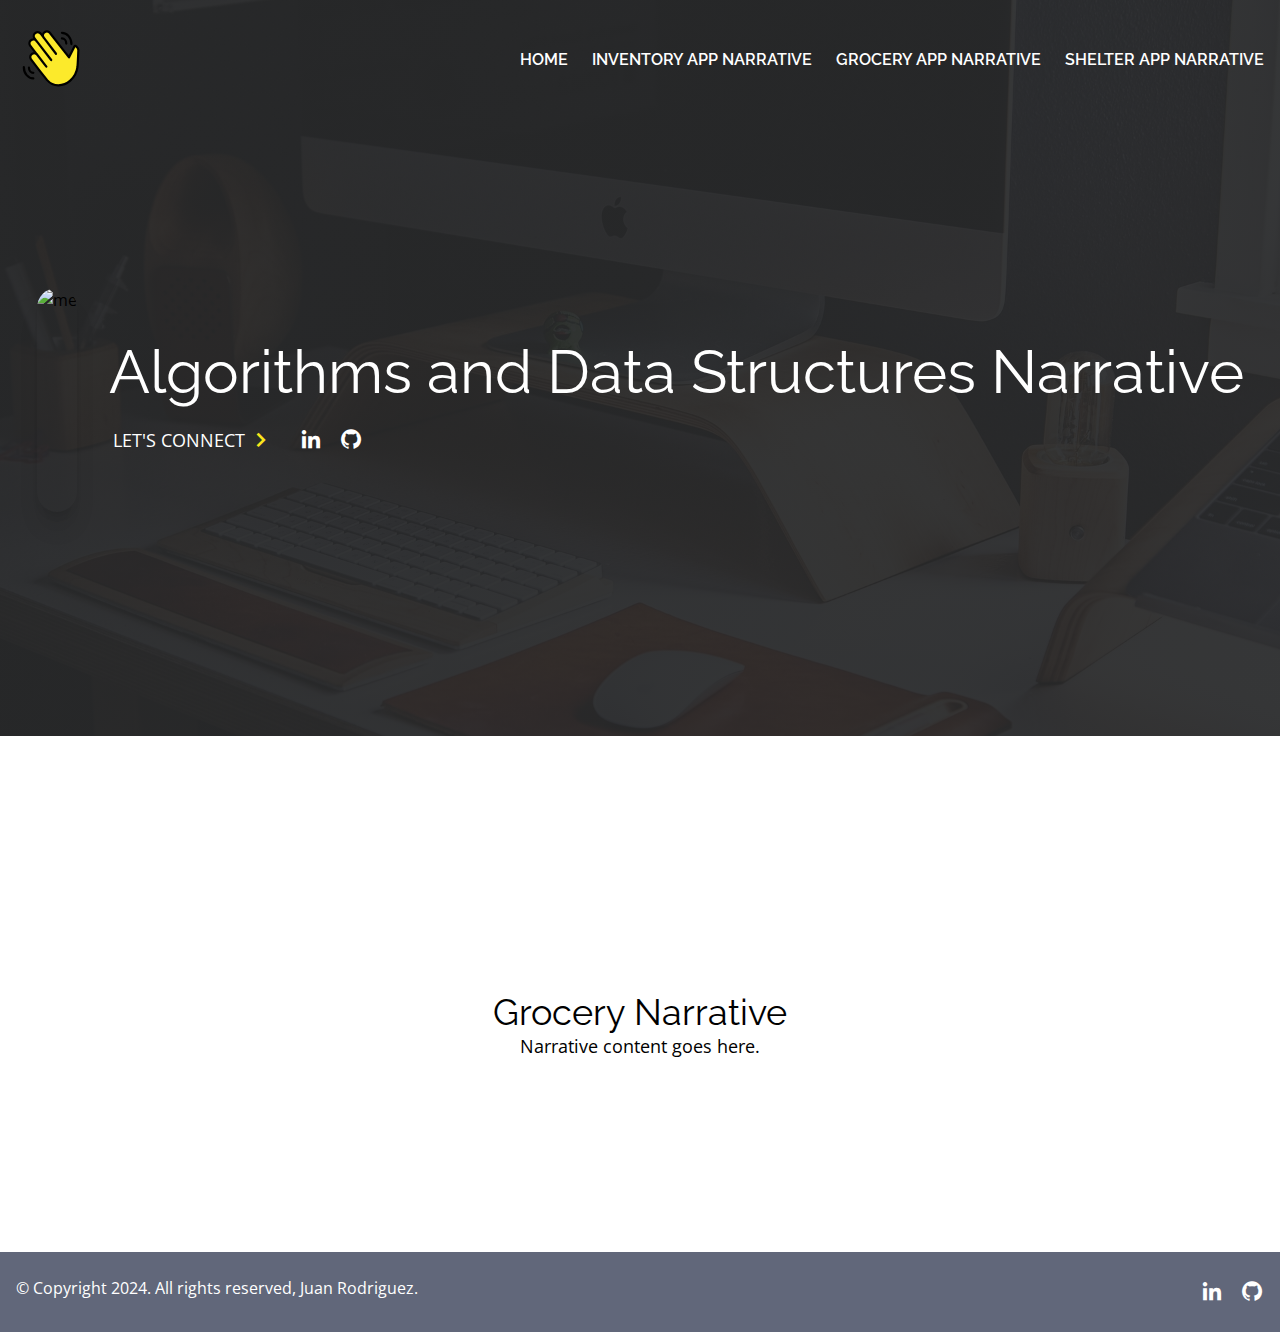
==== grocery.html @ ba8f35fa "new pages for narrative" ====
<!DOCTYPE html>
<html lang="en">

<head>
  <meta charset="utf-8" />
  <meta content="IE=edge,chrome=1" http-equiv="X-UA-Compatible" />
  <meta content="width=device-width, initial-scale=1, shrink-to-fit=no" name="viewport" />
  <title>PeregrineInventory - Android Narrative</title>


  <meta property="og:title" content="Juan Rodriguez portfolio" />
  <meta property="og:locale" content="en_US" />
  <meta name="description" content="Juan Rodriguez portfolio website." />
  <link rel="icon" type="image/png" href="assets/img/hello.svg" />
  <meta property="og:site_name" content="Juan Rodriguez portfolio" />

  <!-- Fonts & Styles -->
  <link crossorigin="crossorigin" href="https://fonts.gstatic.com" rel="preconnect" />
  <link as="style"
    href="https://fonts.googleapis.com/css2?family=Open+Sans:wght@300;400;600&family=Raleway:wght@400;500;600;700&display=swap"
    rel="preload" />
  <link
    href="https://fonts.googleapis.com/css2?family=Open+Sans:wght@300;400;600&family=Raleway:wght@400;500;600;700&display=swap"
    rel="stylesheet" />
  <link href="https://unpkg.com/boxicons@2.0.7/css/boxicons.min.css" rel="stylesheet" />
  <link crossorigin="anonymous" href="assets/styles/main.min.css" media="screen" rel="stylesheet" />

  <!-- Alpine.js for interactivity -->
  <script defer src="https://unpkg.com/@alpine-collective/toolkit@1.0.0/dist/cdn.min.js"></script>
  <script defer src="https://unpkg.com/alpinejs@3.x.x/dist/cdn.min.js"></script>
</head>

<body :class="{ 'overflow-hidden max-h-screen': mobileMenu }" class="relative" x-data="{ mobileMenu: false }">
  <div id="main" class="relative">
    <!-- Navigation Bar -->
    <div class="w-full z-50 top-0 py-3 sm:py-5  absolute
    ">
          <div class="container flex items-center justify-between">
            <div>
              <a href="index.html">
                <img src="assets/img/hello.svg" class="w-20 lg:w-20" alt="logo image" />
              </a>
            </div>
            <div class="hidden lg:block">
              <ul class="flex items-center">
  
                <li class="group pl-6">
                  <a href="index.html">
                  <span
                    class="cursor-pointer pt-0.5 font-header font-semibold uppercase text-white">Home</span>
  
                  <span class="block h-0.5 w-full bg-transparent group-hover:bg-yellow"></span>
                  </a>
                </li>
  
                <li class="group pl-6">
                  <a href="peregrineInventory.html">
                  <span
                    class="cursor-pointer pt-0.5 font-header font-semibold uppercase text-white">Inventory App Narrative</span>
  
                  <span class="block h-0.5 w-full bg-transparent group-hover:bg-yellow"></span>
                  </a>
                </li>
  
                <li class="group pl-6">
                  <a href="grocery.html">
                  <span
                    class="cursor-pointer pt-0.5 font-header font-semibold uppercase text-white">Grocery App Narrative</span>
  
                  <span class="block h-0.5 w-full bg-transparent group-hover:bg-yellow"></span>
                  </a>
                </li>
  
                <li class="group pl-6">
                  <a href="shelter.html">
                  <span
                    class="cursor-pointer pt-0.5 font-header font-semibold uppercase text-white">Shelter App Narrative</span>
  
                  <span class="block h-0.5 w-full bg-transparent group-hover:bg-yellow"></span>
                  </a>
                </li>
              </ul>
            </div>
            <div class="block lg:hidden">
              <button @click="mobileMenu = true">
                <i class="bx bx-menu text-4xl text-white"></i>
              </button>
            </div>
          </div>
        </div>

    <!--Hero image-->
    <div class="relative bg-cover bg-center bg-no-repeat py-8"
    style="background-image: url(assets/img/bg-hero.jpg)">
    <div
      class="absolute inset-0 z-20 bg-gradient-to-r from-hero-gradient-from to-hero-gradient-to bg-cover bg-center bg-no-repeat">
    </div>

    <div class="container relative z-30 pt-20 pb-12 sm:pt-56 sm:pb-48 lg:pt-64 lg:pb-48">
      <div class="flex flex-col items-center justify-center lg:flex-row">
        <div class="rounded-full shadow-xl">
          <img src="assets/img/grocery.svg" class="h-48 rounded-full sm:h-56" alt="me" />
        </div>
        <div class="pt-8 sm:pt-10 lg:pl-8 lg:pt-0">
          <h1 class="text-center font-header text-4xl text-white sm:text-left sm:text-5xl md:text-6xl">
            Algorithms and Data Structures Narrative
          </h1>
          <div class="flex flex-col justify-center pt-3 sm:flex-row sm:pt-5 lg:justify-start">
            <div class="flex items-center justify-center pl-0 sm:justify-start md:pl-1">
              <p class="font-body text-lg uppercase text-white">Let's connect</p>
              <div class="hidden sm:block">
                <i class="bx bx-chevron-right text-3xl text-yellow"></i>
              </div>
            </div>
            <div class="flex items-center justify-center pt-5 pl-2 sm:justify-start sm:pt-0">
              <a href="https://www.linkedin.com/in/juan-rodriguez-tech/" class="pl-4">
                <i class="bx bxl-linkedin text-2xl text-white hover:text-yellow"></i>
              </a>
              <a href="https://github.com/Juan337492" class="pl-4">
                <i class="bx bxl-github text-2xl text-white hover:text-yellow"></i>
              </a>
            </div>
          </div>
        </div>
      </div>
    </div>
  </div>

      <!-- Mobile Navigation Overlay -->
      <div class="pointer-events-none fixed inset-0 z-70 min-h-screen bg-black bg-opacity-70 opacity-0 transition-opacity lg:hidden"
        :class="{ 'opacity-100 pointer-events-auto': mobileMenu }">
        <div class="absolute right-0 min-h-screen w-2/3 bg-primary py-4 px-8 shadow md:w-1/3">
          <button class="absolute top-0 right-0 mt-4 mr-4" @click="mobileMenu = false">
            <img src="assets/img/icon-close.svg" class="h-10 w-auto" alt="Close menu" />
          </button>
          <ul class="mt-8 flex flex-col">
            <li class="py-2">
              <span @click="triggerMobileNavItem('#about')" class="cursor-pointer pt-0.5 font-header font-semibold uppercase text-white">About</span>
            </li>
            <li class="py-2">
              <span @click="triggerMobileNavItem('#services')" class="cursor-pointer pt-0.5 font-header font-semibold uppercase text-white">Services</span>
            </li>
            <li class="py-2">
              <span @click="triggerMobileNavItem('#portfolio')" class="cursor-pointer pt-0.5 font-header font-semibold uppercase text-white">Portfolio</span>
            </li>
            <li class="py-2">
              <span @click="triggerMobileNavItem('#contact')" class="cursor-pointer pt-0.5 font-header font-semibold uppercase text-white">Contact</span>
            </li>
          </ul>
        </div>
      </div>
    </div>
    <!-- End of Navigation Bar -->
  </div>

  <div>
    <!-- Main Content Placeholder (Optional) -->
    <div class="container relative z-30 pt-20 pb-12 sm:pt-56 sm:pb-48 lg:pt-64 lg:pb-48">
        <h1 class="text-center font-header text-4xl text-primary">Grocery Narrative</h1>
        <p class="text-center font-body text-lg">Narrative content goes here.</p>
  </div>
  </div>
    
  <!-- Bottom Footer -->
  <div class="bg-primary">
    <div class="container flex flex-col justify-between py-6 sm:flex-row">
      <p class="text-center font-body text-white md:text-left">
        © Copyright 2024. All rights reserved, Juan Rodriguez.
      </p>
      <div class="flex items-center justify-center pt-5 sm:justify-start sm:pt-0">
        <a href="https://www.linkedin.com/in/juan-rodriguez-tech/" class="pl-4">
          <i class="bx bxl-linkedin text-2xl text-white hover:text-yellow"></i>
        </a>
        <a href="https://github.com/Juan337492" class="pl-4">
          <i class="bx bxl-github text-2xl text-white hover:text-yellow"></i>
        </a>
      </div>
    </div>
  </div>

  <script src="assets/js/main.js"></script>
</body>

</html>
---- assets/styles/main.min.css ----
/*! tailwindcss v3.0.23 | MIT License | https://tailwindcss.com*/
*,
:after,
:before {
    border: 0 solid;
    -webkit-box-sizing: border-box;
    box-sizing: border-box
}

:after,
:before {
    --tw-content: ""
}

html {
    -webkit-text-size-adjust: 100%;
    font-family: ui-sans-serif, system-ui, -apple-system, BlinkMacSystemFont, Segoe UI, Roboto, Helvetica Neue, Arial, Noto Sans, sans-serif, Apple Color Emoji, Segoe UI Emoji, Segoe UI Symbol, Noto Color Emoji;
    line-height: 1.5;
    -moz-tab-size: 4;
    -o-tab-size: 4;
    tab-size: 4
}

body {
    line-height: inherit;
    margin: 0
}

hr {
    border-top-width: 1px;
    color: inherit;
    height: 0
}

abbr:where([title]) {
    -webkit-text-decoration: underline dotted;
    text-decoration: underline dotted
}

h1,
h2,
h3,
h4,
h5,
h6 {
    font-size: inherit;
    font-weight: inherit
}

a {
    color: inherit;
    text-decoration: inherit
}

b,
strong {
    font-weight: bolder
}

code,
kbd,
pre,
samp {
    font-family: ui-monospace, SFMono-Regular, Menlo, Monaco, Consolas, Liberation Mono, Courier New, monospace;
    font-size: 1em
}

small {
    font-size: 80%
}

sub,
sup {
    font-size: 75%;
    line-height: 0;
    position: relative;
    vertical-align: baseline
}

sub {
    bottom: -.25em
}

sup {
    top: -.5em
}

table {
    border-collapse: collapse;
    border-color: inherit;
    text-indent: 0
}

button,
input,
optgroup,
select,
textarea {
    color: inherit;
    font-family: inherit;
    font-size: 100%;
    line-height: inherit;
    margin: 0;
    padding: 0
}

button,
select {
    text-transform: none
}

[type=button],
[type=reset],
[type=submit],
button {
    -webkit-appearance: button;
    background-color: transparent;
    background-image: none
}

:-moz-focusring {
    outline: auto
}

:-moz-ui-invalid {
    box-shadow: none
}

progress {
    vertical-align: baseline
}

::-webkit-inner-spin-button,
::-webkit-outer-spin-button {
    height: auto
}

[type=search] {
    -webkit-appearance: textfield;
    outline-offset: -2px
}

::-webkit-search-decoration {
    -webkit-appearance: none
}

::-webkit-file-upload-button {
    -webkit-appearance: button;
    font: inherit
}

summary {
    display: list-item
}

blockquote,
dd,
dl,
figure,
h1,
h2,
h3,
h4,
h5,
h6,
hr,
p,
pre {
    margin: 0
}

fieldset {
    margin: 0
}

fieldset,
legend {
    padding: 0
}

menu,
ol,
ul {
    list-style: none;
    margin: 0;
    padding: 0
}

textarea {
    resize: vertical
}

input::-webkit-input-placeholder,
textarea::-webkit-input-placeholder {
    color: #9ca3af;
    opacity: 1
}

input::-moz-placeholder,
textarea::-moz-placeholder {
    color: #9ca3af;
    opacity: 1
}

input:-ms-input-placeholder,
textarea:-ms-input-placeholder {
    color: #9ca3af;
    opacity: 1
}

input::-ms-input-placeholder,
textarea::-ms-input-placeholder {
    color: #9ca3af;
    opacity: 1
}

input::placeholder,
textarea::placeholder {
    color: #9ca3af;
    opacity: 1
}

[role=button],
button {
    cursor: pointer
}

:disabled {
    cursor: default
}

audio,
canvas,
embed,
iframe,
img,
object,
svg,
video {
    display: block;
    vertical-align: middle
}

img,
video {
    height: auto;
    max-width: 100%
}

[hidden] {
    display: none
}

[multiple],
[type=date],
[type=datetime-local],
[type=email],
[type=month],
[type=number],
[type=password],
[type=search],
[type=tel],
[type=text],
[type=time],
[type=url],
[type=week],
select,
textarea {
    --tw-shadow: 0 0 #0000;
    -webkit-appearance: none;
    -moz-appearance: none;
    appearance: none;
    background-color: #fff;
    border-color: #6b7280;
    border-radius: 0;
    border-width: 1px;
    font-size: 1rem;
    line-height: 1.5rem;
    padding: .5rem .75rem
}

[multiple]:focus,
[type=date]:focus,
[type=datetime-local]:focus,
[type=email]:focus,
[type=month]:focus,
[type=number]:focus,
[type=password]:focus,
[type=search]:focus,
[type=tel]:focus,
[type=text]:focus,
[type=time]:focus,
[type=url]:focus,
[type=week]:focus,
select:focus,
textarea:focus {
    --tw-ring-inset: var(--tw-empty,
            /*!*/
            /*!*/
        );
    --tw-ring-offset-width: 0px;
    --tw-ring-offset-color: #fff;
    --tw-ring-color: #2563eb;
    --tw-ring-offset-shadow: var(--tw-ring-inset) 0 0 0 var(--tw-ring-offset-width) var(--tw-ring-offset-color);
    --tw-ring-shadow: var(--tw-ring-inset) 0 0 0 calc(1px + var(--tw-ring-offset-width)) var(--tw-ring-color);
    border-color: #2563eb;
    -webkit-box-shadow: var(--tw-ring-offset-shadow), var(--tw-ring-shadow), var(--tw-shadow);
    box-shadow: var(--tw-ring-offset-shadow), var(--tw-ring-shadow), var(--tw-shadow);
    outline: 2px solid transparent;
    outline-offset: 2px
}

input::-webkit-input-placeholder,
textarea::-webkit-input-placeholder {
    color: #6b7280;
    opacity: 1
}

input::-moz-placeholder,
textarea::-moz-placeholder {
    color: #6b7280;
    opacity: 1
}

input:-ms-input-placeholder,
textarea:-ms-input-placeholder {
    color: #6b7280;
    opacity: 1
}

input::-ms-input-placeholder,
textarea::-ms-input-placeholder {
    color: #6b7280;
    opacity: 1
}

input::placeholder,
textarea::placeholder {
    color: #6b7280;
    opacity: 1
}

::-webkit-datetime-edit-fields-wrapper {
    padding: 0
}

::-webkit-date-and-time-value {
    min-height: 1.5em
}

select {
    -webkit-print-color-adjust: exact;
    background-image: url("data:image/svg+xml;charset=utf-8,%3Csvg xmlns='http://www.w3.org/2000/svg' fill='none' viewBox='0 0 20 20'%3E%3Cpath stroke='%236b7280' stroke-linecap='round' stroke-linejoin='round' stroke-width='1.5' d='m6 8 4 4 4-4'/%3E%3C/svg%3E");
    background-position: right .5rem center;
    background-repeat: no-repeat;
    background-size: 1.5em 1.5em;
    color-adjust: exact;
    padding-right: 2.5rem
}

[multiple] {
    -webkit-print-color-adjust: unset;
    background-image: none;
    background-position: 0 0;
    background-repeat: unset;
    background-size: initial;
    color-adjust: unset;
    padding-right: .75rem
}

[type=checkbox],
[type=radio] {
    -webkit-print-color-adjust: exact;
    -ms-flex-negative: 0;
    --tw-shadow: 0 0 #0000;
    -webkit-appearance: none;
    -moz-appearance: none;
    appearance: none;
    background-color: #fff;
    background-origin: border-box;
    border-color: #6b7280;
    border-width: 1px;
    color: #2563eb;
    color-adjust: exact;
    display: inline-block;
    flex-shrink: 0;
    height: 1rem;
    padding: 0;
    -webkit-user-select: none;
    -moz-user-select: none;
    -ms-user-select: none;
    user-select: none;
    vertical-align: middle;
    width: 1rem
}

[type=checkbox] {
    border-radius: 0
}

[type=radio] {
    border-radius: 100%
}

[type=checkbox]:focus,
[type=radio]:focus {
    --tw-ring-inset: var(--tw-empty,
            /*!*/
            /*!*/
        );
    --tw-ring-offset-width: 2px;
    --tw-ring-offset-color: #fff;
    --tw-ring-color: #2563eb;
    --tw-ring-offset-shadow: var(--tw-ring-inset) 0 0 0 var(--tw-ring-offset-width) var(--tw-ring-offset-color);
    --tw-ring-shadow: var(--tw-ring-inset) 0 0 0 calc(2px + var(--tw-ring-offset-width)) var(--tw-ring-color);
    -webkit-box-shadow: var(--tw-ring-offset-shadow), var(--tw-ring-shadow), var(--tw-shadow);
    box-shadow: var(--tw-ring-offset-shadow), var(--tw-ring-shadow), var(--tw-shadow);
    outline: 2px solid transparent;
    outline-offset: 2px
}

[type=checkbox]:checked,
[type=radio]:checked {
    background-color: currentColor;
    background-position: 50%;
    background-repeat: no-repeat;
    background-size: 100% 100%;
    border-color: transparent
}

[type=checkbox]:checked {
    background-image: url("data:image/svg+xml;charset=utf-8,%3Csvg viewBox='0 0 16 16' fill='%23fff' xmlns='http://www.w3.org/2000/svg'%3E%3Cpath d='M12.207 4.793a1 1 0 0 1 0 1.414l-5 5a1 1 0 0 1-1.414 0l-2-2a1 1 0 0 1 1.414-1.414L6.5 9.086l4.293-4.293a1 1 0 0 1 1.414 0z'/%3E%3C/svg%3E")
}

[type=radio]:checked {
    background-image: url("data:image/svg+xml;charset=utf-8,%3Csvg viewBox='0 0 16 16' fill='%23fff' xmlns='http://www.w3.org/2000/svg'%3E%3Ccircle cx='8' cy='8' r='3'/%3E%3C/svg%3E")
}

[type=checkbox]:checked:focus,
[type=checkbox]:checked:hover,
[type=radio]:checked:focus,
[type=radio]:checked:hover {
    background-color: currentColor;
    border-color: transparent
}

[type=checkbox]:indeterminate {
    background-color: currentColor;
    background-image: url("data:image/svg+xml;charset=utf-8,%3Csvg xmlns='http://www.w3.org/2000/svg' fill='none' viewBox='0 0 16 16'%3E%3Cpath stroke='%23fff' stroke-linecap='round' stroke-linejoin='round' stroke-width='2' d='M4 8h8'/%3E%3C/svg%3E");
    background-position: 50%;
    background-repeat: no-repeat;
    background-size: 100% 100%;
    border-color: transparent
}

[type=checkbox]:indeterminate:focus,
[type=checkbox]:indeterminate:hover {
    background-color: currentColor;
    border-color: transparent
}

[type=file] {
    background: unset;
    border-color: inherit;
    border-radius: 0;
    border-width: 0;
    font-size: unset;
    line-height: inherit;
    padding: 0
}

[type=file]:focus {
    outline: 1px auto -webkit-focus-ring-color
}

*,
:after,
:before {
    --tw-translate-x: 0;
    --tw-translate-y: 0;
    --tw-rotate: 0;
    --tw-skew-x: 0;
    --tw-skew-y: 0;
    --tw-scale-x: 1;
    --tw-scale-y: 1;
    --tw-pan-x: ;
    --tw-pan-y: ;
    --tw-pinch-zoom: ;
    --tw-scroll-snap-strictness: proximity;
    --tw-ordinal: ;
    --tw-slashed-zero: ;
    --tw-numeric-figure: ;
    --tw-numeric-spacing: ;
    --tw-numeric-fraction: ;
    --tw-ring-inset: ;
    --tw-ring-offset-width: 0px;
    --tw-ring-offset-color: #fff;
    --tw-ring-color: rgba(59, 130, 246, .5);
    --tw-ring-offset-shadow: 0 0 #0000;
    --tw-ring-shadow: 0 0 #0000;
    --tw-shadow: 0 0 #0000;
    --tw-shadow-colored: 0 0 #0000;
    --tw-blur: ;
    --tw-brightness: ;
    --tw-contrast: ;
    --tw-grayscale: ;
    --tw-hue-rotate: ;
    --tw-invert: ;
    --tw-saturate: ;
    --tw-sepia: ;
    --tw-drop-shadow: ;
    --tw-backdrop-blur: ;
    --tw-backdrop-brightness: ;
    --tw-backdrop-contrast: ;
    --tw-backdrop-grayscale: ;
    --tw-backdrop-hue-rotate: ;
    --tw-backdrop-invert: ;
    --tw-backdrop-opacity: ;
    --tw-backdrop-saturate: ;
    --tw-backdrop-sepia:
}

.container {
    margin-left: auto;
    margin-right: auto;
    padding-left: 1rem;
    padding-right: 1rem;
    width: 100%
}

@media (min-width:375px) {
    .container {
        max-width: 375px
    }
}

@media (min-width:640px) {
    .container {
        max-width: 640px
    }
}

@media (min-width:768px) {
    .container {
        max-width: 768px
    }
}

@media (min-width:1024px) {
    .container {
        max-width: 1024px
    }
}

@media (min-width:1280px) {
    .container {
        max-width: 1280px
    }
}

@media (min-width:1536px) {
    .container {
        max-width: 1536px
    }
}

.prose {
    color: var(--tw-prose-body);
    max-width: 65ch
}

.prose :where([class~=lead]):not(:where([class~=not-prose] *)) {
    color: var(--tw-prose-lead);
    font-size: 1.25em;
    line-height: 1.6;
    margin-bottom: 1.2em;
    margin-top: 1.2em
}

.prose :where(a):not(:where([class~=not-prose] *)) {
    color: var(--tw-prose-links);
    font-weight: 500;
    text-decoration: underline
}

.prose :where(strong):not(:where([class~=not-prose] *)) {
    color: var(--tw-prose-bold);
    font-weight: 600
}

.prose :where(ol):not(:where([class~=not-prose] *)) {
    list-style-type: decimal;
    padding-left: 1.625em
}

.prose :where(ol[type=A]):not(:where([class~=not-prose] *)) {
    list-style-type: upper-alpha
}

.prose :where(ol[type=a]):not(:where([class~=not-prose] *)) {
    list-style-type: lower-alpha
}

.prose :where(ol[type=A s]):not(:where([class~=not-prose] *)) {
    list-style-type: upper-alpha
}

.prose :where(ol[type=a s]):not(:where([class~=not-prose] *)) {
    list-style-type: lower-alpha
}

.prose :where(ol[type=I]):not(:where([class~=not-prose] *)) {
    list-style-type: upper-roman
}

.prose :where(ol[type=i]):not(:where([class~=not-prose] *)) {
    list-style-type: lower-roman
}

.prose :where(ol[type=I s]):not(:where([class~=not-prose] *)) {
    list-style-type: upper-roman
}

.prose :where(ol[type=i s]):not(:where([class~=not-prose] *)) {
    list-style-type: lower-roman
}

.prose :where(ol[type="1"]):not(:where([class~=not-prose] *)) {
    list-style-type: decimal
}

.prose :where(ul):not(:where([class~=not-prose] *)) {
    list-style-type: disc;
    padding-left: 1.625em
}

.prose :where(ol>li):not(:where([class~=not-prose] *))::marker {
    color: var(--tw-prose-counters);
    font-weight: 400
}

.prose :where(ul>li):not(:where([class~=not-prose] *))::marker {
    color: var(--tw-prose-bullets)
}

.prose :where(hr):not(:where([class~=not-prose] *)) {
    border-color: var(--tw-prose-hr);
    border-top-width: 1px;
    margin-bottom: 3em;
    margin-top: 3em
}

.prose :where(blockquote):not(:where([class~=not-prose] *)) {
    border-left-color: var(--tw-prose-quote-borders);
    border-left-width: .25rem;
    color: var(--tw-prose-quotes);
    font-style: italic;
    font-weight: 500;
    margin-bottom: 1.6em;
    margin-top: 1.6em;
    padding-left: 1em;
    quotes: "\201C" "\201D" "\2018" "\2019"
}

.prose :where(blockquote p:first-of-type):not(:where([class~=not-prose] *)):before {
    content: open-quote
}

.prose :where(blockquote p:last-of-type):not(:where([class~=not-prose] *)):after {
    content: close-quote
}

.prose :where(h1):not(:where([class~=not-prose] *)) {
    color: var(--tw-prose-headings);
    font-size: 2.25em;
    font-weight: 800;
    line-height: 1.1111111;
    margin-bottom: .8888889em;
    margin-top: 0
}

.prose :where(h1 strong):not(:where([class~=not-prose] *)) {
    font-weight: 900
}

.prose :where(h2):not(:where([class~=not-prose] *)) {
    color: var(--tw-prose-headings);
    font-size: 1.5em;
    font-weight: 700;
    line-height: 1.3333333;
    margin-bottom: 1em;
    margin-top: 2em
}

.prose :where(h2 strong):not(:where([class~=not-prose] *)) {
    font-weight: 800
}

.prose :where(h3):not(:where([class~=not-prose] *)) {
    color: var(--tw-prose-headings);
    font-size: 1.25em;
    font-weight: 600;
    line-height: 1.6;
    margin-bottom: .6em;
    margin-top: 1.6em
}

.prose :where(h3 strong):not(:where([class~=not-prose] *)) {
    font-weight: 700
}

.prose :where(h4):not(:where([class~=not-prose] *)) {
    color: var(--tw-prose-headings);
    font-weight: 600;
    line-height: 1.5;
    margin-bottom: .5em;
    margin-top: 1.5em
}

.prose :where(h4 strong):not(:where([class~=not-prose] *)) {
    font-weight: 700
}

.prose :where(figure>*):not(:where([class~=not-prose] *)) {
    margin-bottom: 0;
    margin-top: 0
}

.prose :where(figcaption):not(:where([class~=not-prose] *)) {
    color: var(--tw-prose-captions);
    font-size: .875em;
    line-height: 1.4285714;
    margin-top: .8571429em
}

.prose :where(code):not(:where([class~=not-prose] *)) {
    color: var(--tw-prose-code);
    font-size: .875em;
    font-weight: 600
}

.prose :where(code):not(:where([class~=not-prose] *)):before {
    content: "`"
}

.prose :where(code):not(:where([class~=not-prose] *)):after {
    content: "`"
}

.prose :where(a code):not(:where([class~=not-prose] *)) {
    color: var(--tw-prose-links)
}

.prose :where(pre):not(:where([class~=not-prose] *)) {
    background-color: var(--tw-prose-pre-bg);
    border-radius: .375rem;
    color: var(--tw-prose-pre-code);
    font-size: .875em;
    font-weight: 400;
    line-height: 1.7142857;
    margin-bottom: 1.7142857em;
    margin-top: 1.7142857em;
    overflow-x: auto;
    padding: .8571429em 1.1428571em
}

.prose :where(pre code):not(:where([class~=not-prose] *)) {
    background-color: transparent;
    border-radius: 0;
    border-width: 0;
    color: inherit;
    font-family: inherit;
    font-size: inherit;
    font-weight: inherit;
    line-height: inherit;
    padding: 0
}

.prose :where(pre code):not(:where([class~=not-prose] *)):before {
    content: none
}

.prose :where(pre code):not(:where([class~=not-prose] *)):after {
    content: none
}

.prose :where(table):not(:where([class~=not-prose] *)) {
    font-size: .875em;
    line-height: 1.7142857;
    margin-bottom: 2em;
    margin-top: 2em;
    table-layout: auto;
    text-align: left;
    width: 100%
}

.prose :where(thead):not(:where([class~=not-prose] *)) {
    border-bottom-color: var(--tw-prose-th-borders);
    border-bottom-width: 1px
}

.prose :where(thead th):not(:where([class~=not-prose] *)) {
    color: var(--tw-prose-headings);
    font-weight: 600;
    padding-bottom: .5714286em;
    padding-left: .5714286em;
    padding-right: .5714286em;
    vertical-align: bottom
}

.prose :where(tbody tr):not(:where([class~=not-prose] *)) {
    border-bottom-color: var(--tw-prose-td-borders);
    border-bottom-width: 1px
}

.prose :where(tbody tr:last-child):not(:where([class~=not-prose] *)) {
    border-bottom-width: 0
}

.prose :where(tbody td):not(:where([class~=not-prose] *)) {
    padding: .5714286em;
    vertical-align: baseline
}

.prose {
    --tw-prose-body: #374151;
    --tw-prose-headings: #111827;
    --tw-prose-lead: #4b5563;
    --tw-prose-links: #111827;
    --tw-prose-bold: #111827;
    --tw-prose-counters: #6b7280;
    --tw-prose-bullets: #d1d5db;
    --tw-prose-hr: #e5e7eb;
    --tw-prose-quotes: #111827;
    --tw-prose-quote-borders: #e5e7eb;
    --tw-prose-captions: #6b7280;
    --tw-prose-code: #111827;
    --tw-prose-pre-code: #e5e7eb;
    --tw-prose-pre-bg: #1f2937;
    --tw-prose-th-borders: #d1d5db;
    --tw-prose-td-borders: #e5e7eb;
    --tw-prose-invert-body: #d1d5db;
    --tw-prose-invert-headings: #fff;
    --tw-prose-invert-lead: #9ca3af;
    --tw-prose-invert-links: #fff;
    --tw-prose-invert-bold: #fff;
    --tw-prose-invert-counters: #9ca3af;
    --tw-prose-invert-bullets: #4b5563;
    --tw-prose-invert-hr: #374151;
    --tw-prose-invert-quotes: #f3f4f6;
    --tw-prose-invert-quote-borders: #374151;
    --tw-prose-invert-captions: #9ca3af;
    --tw-prose-invert-code: #fff;
    --tw-prose-invert-pre-code: #d1d5db;
    --tw-prose-invert-pre-bg: rgba(0, 0, 0, .5);
    --tw-prose-invert-th-borders: #4b5563;
    --tw-prose-invert-td-borders: #374151;
    font-size: 1rem;
    line-height: 1.75
}

.prose :where(p):not(:where([class~=not-prose] *)) {
    margin-bottom: 1.25em;
    margin-top: 1.25em
}

.prose :where(img):not(:where([class~=not-prose] *)) {
    margin-bottom: 2em;
    margin-top: 2em
}

.prose :where(video):not(:where([class~=not-prose] *)) {
    margin-bottom: 2em;
    margin-top: 2em
}

.prose :where(figure):not(:where([class~=not-prose] *)) {
    margin-bottom: 2em;
    margin-top: 2em
}

.prose :where(h2 code):not(:where([class~=not-prose] *)) {
    font-size: .875em
}

.prose :where(h3 code):not(:where([class~=not-prose] *)) {
    font-size: .9em
}

.prose :where(li):not(:where([class~=not-prose] *)) {
    margin-bottom: .5em;
    margin-top: .5em
}

.prose :where(ol>li):not(:where([class~=not-prose] *)) {
    padding-left: .375em
}

.prose :where(ul>li):not(:where([class~=not-prose] *)) {
    padding-left: .375em
}

.prose>:where(ul>li p):not(:where([class~=not-prose] *)) {
    margin-bottom: .75em;
    margin-top: .75em
}

.prose>:where(ul>li>:first-child):not(:where([class~=not-prose] *)) {
    margin-top: 1.25em
}

.prose>:where(ul>li>:last-child):not(:where([class~=not-prose] *)) {
    margin-bottom: 1.25em
}

.prose>:where(ol>li>:first-child):not(:where([class~=not-prose] *)) {
    margin-top: 1.25em
}

.prose>:where(ol>li>:last-child):not(:where([class~=not-prose] *)) {
    margin-bottom: 1.25em
}

.prose :where(ul ul, ul ol, ol ul, ol ol):not(:where([class~=not-prose] *)) {
    margin-bottom: .75em;
    margin-top: .75em
}

.prose :where(hr+*):not(:where([class~=not-prose] *)) {
    margin-top: 0
}

.prose :where(h2+*):not(:where([class~=not-prose] *)) {
    margin-top: 0
}

.prose :where(h3+*):not(:where([class~=not-prose] *)) {
    margin-top: 0
}

.prose :where(h4+*):not(:where([class~=not-prose] *)) {
    margin-top: 0
}

.prose :where(thead th:first-child):not(:where([class~=not-prose] *)) {
    padding-left: 0
}

.prose :where(thead th:last-child):not(:where([class~=not-prose] *)) {
    padding-right: 0
}

.prose :where(tbody td:first-child):not(:where([class~=not-prose] *)) {
    padding-left: 0
}

.prose :where(tbody td:last-child):not(:where([class~=not-prose] *)) {
    padding-right: 0
}

.prose>:where(:first-child):not(:where([class~=not-prose] *)) {
    margin-top: 0
}

.prose>:where(:last-child):not(:where([class~=not-prose] *)) {
    margin-bottom: 0
}

html {
    -webkit-font-smoothing: antialiased;
    -moz-osx-font-smoothing: grayscale;
    font-family: Open Sans, sans-serif
}

.pointer-events-none {
    pointer-events: none
}

.pointer-events-auto {
    pointer-events: auto
}

.fixed {
    position: fixed
}

.absolute {
    position: absolute
}

.relative {
    position: relative
}

.inset-0 {
    left: 0;
    right: 0
}

.inset-0,
.inset-y-0 {
    bottom: 0;
    top: 0
}

.inset-x-0 {
    left: 0;
    right: 0
}

.top-0 {
    top: 0
}

.right-0 {
    right: 0
}

.left-2\/5 {
    left: 40%
}

.top-1\/2 {
    top: 50%
}

.left-8 {
    left: 2rem
}

.top-1 {
    top: .25rem
}

.bottom-0 {
    bottom: 0
}

.-right-2 {
    right: -.5rem
}

.z-50 {
    z-index: 50
}

.z-70 {
    z-index: 70
}

.z-20 {
    z-index: 20
}

.z-30 {
    z-index: 30
}

.m-8 {
    margin: 2rem
}

.mx-auto {
    margin-left: auto;
    margin-right: auto
}

.mt-4 {
    margin-top: 1rem
}

.mr-4 {
    margin-right: 1rem
}

.mt-8 {
    margin-top: 2rem
}

.ml-2 {
    margin-left: .5rem
}

.mt-10 {
    margin-top: 2.5rem
}

.ml-0 {
    margin-left: 0
}

.mt-2 {
    margin-top: .5rem
}

.mt-12 {
    margin-top: 3rem
}

.ml-10 {
    margin-left: 2.5rem
}

.ml-3 {
    margin-left: .75rem
}

.mt-1 {
    margin-top: .25rem
}

.mt-6 {
    margin-top: 1.5rem
}

.mb-4 {
    margin-bottom: 1rem
}

.mr-3 {
    margin-right: .75rem
}

.block {
    display: block
}

.inline-block {
    display: inline-block
}

.flex {
    display: -webkit-box;
    display: -ms-flexbox;
    display: flex
}

.grid {
    display: grid
}

.hidden {
    display: none
}

.h-0\.5 {
    height: .125rem
}

.h-0 {
    height: 0
}

.h-10 {
    height: 2.5rem
}

.h-8 {
    height: 2rem
}

.h-20 {
    height: 5rem
}

.h-48 {
    height: 12rem
}

.h-3 {
    height: .75rem
}

.h-24 {
    height: 6rem
}

.h-12 {
    height: 3rem
}

.h-auto {
    height: auto
}

.h-4 {
    height: 1rem
}

.h-72 {
    height: 18rem
}

.max-h-screen {
    max-height: 100vh
}

.min-h-screen {
    min-height: 100vh
}

.w-full {
    width: 100%
}

.w-24 {
    width: 6rem
}

.w-2\/3 {
    width: 66.666667%
}

.w-auto {
    width: auto
}

.w-20 {
    width: 5rem
}

.w-3\/4 {
    width: 75%
}

.w-0\.5 {
    width: .125rem
}

.w-0 {
    width: 0
}

.w-32 {
    width: 8rem
}

.w-4 {
    width: 1rem
}

.w-5\/6 {
    width: 83.333333%
}

.max-w-4xl {
    max-width: 56rem
}

.max-w-none {
    max-width: none
}

.shrink-0 {
    -ms-flex-negative: 0;
    flex-shrink: 0
}

.-translate-y-1\/2 {
    --tw-translate-y: -50%
}

.-translate-y-1\/2,
.transform {
    -webkit-transform: translate(var(--tw-translate-x), var(--tw-translate-y)) rotate(var(--tw-rotate)) skewX(var(--tw-skew-x)) skewY(var(--tw-skew-y)) scaleX(var(--tw-scale-x)) scaleY(var(--tw-scale-y));
    transform: translate(var(--tw-translate-x), var(--tw-translate-y)) rotate(var(--tw-rotate)) skewX(var(--tw-skew-x)) skewY(var(--tw-skew-y)) scaleX(var(--tw-scale-x)) scaleY(var(--tw-scale-y))
}

.cursor-pointer {
    cursor: pointer
}

.grid-cols-1 {
    grid-template-columns: repeat(1, minmax(0, 1fr))
}

.grid-cols-2 {
    grid-template-columns: repeat(2, minmax(0, 1fr))
}

.flex-col {
    -webkit-box-orient: vertical;
    -webkit-box-direction: normal;
    -ms-flex-direction: column;
    flex-direction: column
}

.flex-wrap {
    -ms-flex-wrap: wrap;
    flex-wrap: wrap
}

.items-end {
    -webkit-box-align: end;
    -ms-flex-align: end;
    align-items: flex-end
}

.items-center {
    -webkit-box-align: center;
    -ms-flex-align: center;
    align-items: center
}

.justify-center {
    -webkit-box-pack: center;
    -ms-flex-pack: center;
    justify-content: center
}

.justify-between {
    -webkit-box-pack: justify;
    -ms-flex-pack: justify;
    justify-content: space-between
}

.gap-6 {
    gap: 1.5rem
}

.gap-8 {
    gap: 2rem
}

.gap-5 {
    gap: 1.25rem
}

.overflow-hidden {
    overflow: hidden
}

.rounded-full {
    border-radius: 9999px
}

.rounded-xl {
    border-radius: .75rem
}

.rounded {
    border-radius: .25rem
}

.border-2 {
    border-width: 2px
}

.border-8 {
    border-width: 8px
}

.border-t {
    border-top-width: 1px
}

.border-l-2 {
    border-left-width: 2px
}

.border-t-2 {
    border-top-width: 2px
}

.border-r-2 {
    border-right-width: 2px
}

.border-b-2 {
    border-bottom-width: 2px
}

.border-t-0 {
    border-top-width: 0
}

.border-grey-70 {
    --tw-border-opacity: 1;
    border-color: rgb(216 216 216/var(--tw-border-opacity))
}

.border-lila {
    --tw-border-opacity: 1;
    border-color: rgb(230 229 236/var(--tw-border-opacity))
}

.border-primary {
    --tw-border-opacity: 1;
    border-color: rgb(97 103 122/var(--tw-border-opacity))
}

.border-grey-40 {
    --tw-border-opacity: 1;
    border-color: rgb(146 146 147/var(--tw-border-opacity))
}

.border-white {
    --tw-border-opacity: 1;
    border-color: rgb(255 255 255/var(--tw-border-opacity))
}

.border-grey-50 {
    --tw-border-opacity: 1;
    border-color: rgb(244 243 248/var(--tw-border-opacity))
}

.border-grey-60 {
    --tw-border-opacity: 1;
    border-color: rgb(237 235 246/var(--tw-border-opacity))
}

.bg-primary {
    --tw-bg-opacity: 1;
    background-color: rgb(97 103 122/var(--tw-bg-opacity))
}

.bg-transparent {
    background-color: transparent
}

.bg-black {
    --tw-bg-opacity: 1;
    background-color: rgb(0 0 0/var(--tw-bg-opacity))
}

.bg-grey-50 {
    --tw-bg-opacity: 1;
    background-color: rgb(244 243 248/var(--tw-bg-opacity))
}

.bg-lila {
    --tw-bg-opacity: 1;
    background-color: rgb(230 229 236/var(--tw-bg-opacity))
}

.bg-grey-40 {
    --tw-bg-opacity: 1;
    background-color: rgb(146 146 147/var(--tw-bg-opacity))
}

.bg-grey-70 {
    --tw-bg-opacity: 1;
    background-color: rgb(216 216 216/var(--tw-bg-opacity))
}

.bg-white {
    --tw-bg-opacity: 1;
    background-color: rgb(255 255 255/var(--tw-bg-opacity))
}

.bg-yellow {
    --tw-bg-opacity: 1;
    background-color: rgb(249 231 28/var(--tw-bg-opacity))
}

.bg-opacity-70 {
    --tw-bg-opacity: 0.7
}

.bg-gradient-to-r {
    background-image: -webkit-gradient(linear, left top, right top, from(var(--tw-gradient-stops)));
    background-image: linear-gradient(to right, var(--tw-gradient-stops))
}

.bg-gradient-to-b {
    background-image: -webkit-gradient(linear, left top, left bottom, from(var(--tw-gradient-stops)));
    background-image: linear-gradient(to bottom, var(--tw-gradient-stops))
}

.from-hero-gradient-from {
    --tw-gradient-from: rgba(39, 40, 41, .95);
    --tw-gradient-stops: var(--tw-gradient-from), var(--tw-gradient-to, rgba(85, 64, 174, 0))
}

.from-blog-gradient-from {
    --tw-gradient-from: #8f9098;
    --tw-gradient-stops: var(--tw-gradient-from), var(--tw-gradient-to, hsla(233, 4%, 58%, 0))
}

.to-hero-gradient-to {
    --tw-gradient-to: rgba(39, 40, 41, .93)
}

.to-blog-gradient-to {
    --tw-gradient-to: #222
}

.bg-cover {
    background-size: cover
}

.bg-center {
    background-position: 50%
}

.bg-top {
    background-position: top
}

.bg-no-repeat {
    background-repeat: no-repeat
}

.p-2 {
    padding: .5rem
}

.py-6 {
    padding-bottom: 1.5rem;
    padding-top: 1.5rem
}

.py-3 {
    padding-bottom: .75rem;
    padding-top: .75rem
}

.py-4 {
    padding-bottom: 1rem;
    padding-top: 1rem
}

.px-8 {
    padding-left: 2rem;
    padding-right: 2rem
}

.py-2 {
    padding-bottom: .5rem;
    padding-top: .5rem
}

.px-4 {
    padding-left: 1rem;
    padding-right: 1rem
}

.py-1 {
    padding-bottom: .25rem;
    padding-top: .25rem
}

.py-12 {
    padding-bottom: 3rem;
    padding-top: 3rem
}

.py-8 {
    padding-bottom: 2rem;
    padding-top: 2rem
}

.py-16 {
    padding-bottom: 4rem;
    padding-top: 4rem
}

.px-6 {
    padding-left: 1.5rem;
    padding-right: 1.5rem
}

.px-5 {
    padding-left: 1.25rem;
    padding-right: 1.25rem
}

.pt-5 {
    padding-top: 1.25rem
}

.pl-4 {
    padding-left: 1rem
}

.pl-6 {
    padding-left: 1.5rem
}

.pt-0\.5 {
    padding-top: .125rem
}

.pt-0 {
    padding-top: 0
}

.pl-5 {
    padding-left: 1.25rem
}

.pt-1 {
    padding-top: .25rem
}

.pt-8 {
    padding-top: 2rem
}

.pt-10 {
    padding-top: 2.5rem
}

.pl-2 {
    padding-left: .5rem
}

.pr-2 {
    padding-right: .5rem
}

.pt-12 {
    padding-top: 3rem
}

.pt-20 {
    padding-top: 5rem
}

.pb-12 {
    padding-bottom: 3rem
}

.pt-3 {
    padding-top: .75rem
}

.pl-0 {
    padding-left: 0
}

.pt-6 {
    padding-top: 1.5rem
}

.pt-4 {
    padding-top: 1rem
}

.pt-2 {
    padding-top: .5rem
}

.pb-16 {
    padding-bottom: 4rem
}

.pt-16 {
    padding-top: 4rem
}

.text-left {
    text-align: left
}

.text-center {
    text-align: center
}

.font-body {
    font-family: Open Sans, sans-serif
}

.font-header {
    font-family: Raleway, sans-serif
}

.text-2xl {
    font-size: 1.5rem;
    line-height: 2rem
}

.text-4xl {
    font-size: 2.25rem;
    line-height: 2.5rem
}

.text-xs {
    font-size: .75rem;
    line-height: 1rem
}

.text-3xl {
    font-size: 1.875rem;
    line-height: 2.25rem
}

.text-xl {
    font-size: 1.25rem
}

.text-lg,
.text-xl {
    line-height: 1.75rem
}

.text-lg {
    font-size: 1.125rem
}

.text-sm {
    font-size: .875rem;
    line-height: 1.25rem
}

.text-base {
    font-size: 1rem;
    line-height: 1.5rem
}

.font-semibold {
    font-weight: 600
}

.font-bold {
    font-weight: 700
}

.font-medium {
    font-weight: 500
}

.uppercase {
    text-transform: uppercase
}

.leading-8 {
    line-height: 2rem
}

.leading-relaxed {
    line-height: 1.625
}

.leading-loose {
    line-height: 2
}

.leading-tight {
    line-height: 1.25
}

.tracking-wide {
    letter-spacing: .025em
}

.text-white {
    --tw-text-opacity: 1;
    color: rgb(255 255 255/var(--tw-text-opacity))
}

.text-primary {
    --tw-text-opacity: 1;
    color: rgb(0 0 0/var(--tw-text-opacity))
}

.text-grey-10 {
    --tw-text-opacity: 1;
    color: rgb(108 107 109/var(--tw-text-opacity))
}

.text-grey-30 {
    --tw-text-opacity: 1;
    color: rgb(145 144 145/var(--tw-text-opacity))
}

.text-secondary {
    --tw-text-opacity: 1;
    color: rgb(37 36 38/var(--tw-text-opacity))
}

.text-yellow {
    --tw-text-opacity: 1;
    color: rgb(249 231 28/var(--tw-text-opacity))
}

.text-black {
    --tw-text-opacity: 1;
    color: rgb(0 0 0/var(--tw-text-opacity))
}

.text-grey-20 {
    --tw-text-opacity: 1;
    color: rgb(124 124 124/var(--tw-text-opacity))
}

.text-grey-40 {
    --tw-text-opacity: 1;
    color: rgb(146 146 147/var(--tw-text-opacity))
}

.underline {
    -webkit-text-decoration-line: underline;
    text-decoration-line: underline
}

.opacity-0 {
    opacity: 0
}

.opacity-100 {
    opacity: 1
}

.opacity-10 {
    opacity: .1
}

.bg-blend-multiply {
    background-blend-mode: multiply
}

.shadow {
    --tw-shadow: 0 1px 3px 0 rgba(0, 0, 0, .1), 0 1px 2px -1px rgba(0, 0, 0, .1);
    --tw-shadow-colored: 0 1px 3px 0 var(--tw-shadow-color), 0 1px 2px -1px var(--tw-shadow-color)
}

.shadow,
.shadow-xl {
    -webkit-box-shadow: var(--tw-ring-offset-shadow, 0 0 #0000), var(--tw-ring-shadow, 0 0 #0000), var(--tw-shadow);
    box-shadow: var(--tw-ring-offset-shadow, 0 0 #0000), var(--tw-ring-shadow, 0 0 #0000), var(--tw-shadow)
}

.shadow-xl {
    --tw-shadow: 0 20px 25px -5px rgba(0, 0, 0, .1), 0 8px 10px -6px rgba(0, 0, 0, .1);
    --tw-shadow-colored: 0 20px 25px -5px var(--tw-shadow-color), 0 8px 10px -6px var(--tw-shadow-color)
}

.transition-opacity {
    -webkit-transition-duration: .15s;
    transition-duration: .15s;
    -webkit-transition-property: opacity;
    transition-property: opacity;
    -webkit-transition-timing-function: cubic-bezier(.4, 0, .2, 1);
    transition-timing-function: cubic-bezier(.4, 0, .2, 1)
}

.transition-all {
    -webkit-transition-duration: .15s;
    transition-duration: .15s;
    -webkit-transition-property: all;
    transition-property: all;
    -webkit-transition-timing-function: cubic-bezier(.4, 0, .2, 1);
    transition-timing-function: cubic-bezier(.4, 0, .2, 1)
}

.transition-colors {
    -webkit-transition-duration: .15s;
    transition-duration: .15s;
    -webkit-transition-property: color, background-color, border-color, fill, stroke, -webkit-text-decoration-color;
    transition-property: color, background-color, border-color, fill, stroke, -webkit-text-decoration-color;
    transition-property: color, background-color, border-color, text-decoration-color, fill, stroke;
    transition-property: color, background-color, border-color, text-decoration-color, fill, stroke, -webkit-text-decoration-color;
    -webkit-transition-timing-function: cubic-bezier(.4, 0, .2, 1);
    transition-timing-function: cubic-bezier(.4, 0, .2, 1)
}

.hover\:scale-105:hover {
    --tw-scale-x: 1.05;
    --tw-scale-y: 1.05;
    -webkit-transform: translate(var(--tw-translate-x), var(--tw-translate-y)) rotate(var(--tw-rotate)) skewX(var(--tw-skew-x)) skewY(var(--tw-skew-y)) scaleX(var(--tw-scale-x)) scaleY(var(--tw-scale-y));
    transform: translate(var(--tw-translate-x), var(--tw-translate-y)) rotate(var(--tw-rotate)) skewX(var(--tw-skew-x)) skewY(var(--tw-skew-y)) scaleX(var(--tw-scale-x)) scaleY(var(--tw-scale-y))
}

.hover\:bg-grey-20:hover {
    --tw-bg-opacity: 1;
    background-color: rgb(124 124 124/var(--tw-bg-opacity))
}

.hover\:bg-primary:hover {
    --tw-bg-opacity: 1;
    background-color: rgb(97 103 122/var(--tw-bg-opacity))
}

.hover\:text-yellow:hover {
    --tw-text-opacity: 1;
    color: rgb(249 231 28/var(--tw-text-opacity))
}

.hover\:text-white:hover {
    --tw-text-opacity: 1;
    color: rgb(255 255 255/var(--tw-text-opacity))
}

.focus\:border-transparent:focus {
    border-color: transparent
}

.focus\:outline-none:focus {
    outline: 2px solid transparent;
    outline-offset: 2px
}

.focus\:ring:focus {
    --tw-ring-offset-shadow: var(--tw-ring-inset) 0 0 0 var(--tw-ring-offset-width) var(--tw-ring-offset-color);
    --tw-ring-shadow: var(--tw-ring-inset) 0 0 0 calc(3px + var(--tw-ring-offset-width)) var(--tw-ring-color);
    -webkit-box-shadow: var(--tw-ring-offset-shadow), var(--tw-ring-shadow), var(--tw-shadow, 0 0 #0000);
    box-shadow: var(--tw-ring-offset-shadow), var(--tw-ring-shadow), var(--tw-shadow, 0 0 #0000)
}

.focus\:ring-yellow:focus {
    --tw-ring-opacity: 1;
    --tw-ring-color: rgb(249 231 28/var(--tw-ring-opacity))
}

.group:hover .group-hover\:block {
    display: block
}

.group:hover .group-hover\:hidden {
    display: none
}

.group:hover .group-hover\:bg-yellow {
    --tw-bg-opacity: 1;
    background-color: rgb(249 231 28/var(--tw-bg-opacity))
}

.group:hover .group-hover\:text-yellow {
    --tw-text-opacity: 1;
    color: rgb(249 231 28/var(--tw-text-opacity))
}

.group:hover .group-hover\:text-white {
    --tw-text-opacity: 1;
    color: rgb(255 255 255/var(--tw-text-opacity))
}

.group:hover .group-hover\:opacity-50 {
    opacity: .5
}

@media (min-width:640px) {
    .sm\:ml-2 {
        margin-left: .5rem
    }

    .sm\:mt-0 {
        margin-top: 0
    }

    .sm\:block {
        display: block
    }

    .sm\:h-56 {
        height: 14rem
    }

    .sm\:h-84 {
        height: 21rem
    }

    .sm\:h-64 {
        height: 16rem
    }

    .sm\:w-2\/5 {
        width: 40%
    }

    .sm\:w-3\/4 {
        width: 75%
    }

    .sm\:w-2\/3 {
        width: 66.666667%
    }

    .sm\:grid-cols-2 {
        grid-template-columns: repeat(2, minmax(0, 1fr))
    }

    .sm\:flex-row {
        -webkit-box-orient: horizontal;
        -webkit-box-direction: normal;
        -ms-flex-direction: row;
        flex-direction: row
    }

    .sm\:justify-start {
        -webkit-box-pack: start;
        -ms-flex-pack: start;
        justify-content: flex-start
    }

    .sm\:py-5 {
        padding-bottom: 1.25rem;
        padding-top: 1.25rem
    }

    .sm\:py-8 {
        padding-bottom: 2rem;
        padding-top: 2rem
    }

    .sm\:py-4 {
        padding-bottom: 1rem;
        padding-top: 1rem
    }

    .sm\:pt-0 {
        padding-top: 0
    }

    .sm\:pt-56 {
        padding-top: 14rem
    }

    .sm\:pb-48 {
        padding-bottom: 12rem
    }

    .sm\:pt-10 {
        padding-top: 2.5rem
    }

    .sm\:pt-5 {
        padding-top: 1.25rem
    }

    .sm\:pt-4 {
        padding-top: 1rem
    }

    .sm\:text-left {
        text-align: left
    }

    .sm\:text-4xl {
        font-size: 2.25rem;
        line-height: 2.5rem
    }

    .sm\:text-5xl {
        font-size: 3rem;
        line-height: 1
    }

    .sm\:text-2xl {
        font-size: 1.5rem;
        line-height: 2rem
    }

    .sm\:leading-9 {
        line-height: 2.25rem
    }
}

@media (min-width:768px) {
    .md\:mx-0 {
        margin-left: 0;
        margin-right: 0
    }

    .md\:ml-10 {
        margin-left: 2.5rem
    }

    .md\:-mt-1 {
        margin-top: -.25rem
    }

    .md\:mt-10 {
        margin-top: 2.5rem
    }

    .md\:mt-0 {
        margin-top: 0
    }

    .md\:ml-3 {
        margin-left: .75rem
    }

    .md\:mt-8 {
        margin-top: 2rem
    }

    .md\:block {
        display: block
    }

    .md\:h-12 {
        height: 3rem
    }

    .md\:h-20 {
        height: 5rem
    }

    .md\:h-72 {
        height: 18rem
    }

    .md\:w-1\/3 {
        width: 33.333333%
    }

    .md\:w-5\/6 {
        width: 83.333333%
    }

    .md\:w-2\/5 {
        width: 40%
    }

    .md\:w-3\/5 {
        width: 60%
    }

    .md\:w-11\/12 {
        width: 91.666667%
    }

    .md\:w-1\/2 {
        width: 50%
    }

    .md\:flex-row {
        -webkit-box-orient: horizontal;
        -webkit-box-direction: normal;
        -ms-flex-direction: row;
        flex-direction: row
    }

    .md\:items-start {
        -webkit-box-align: start;
        -ms-flex-align: start;
        align-items: flex-start
    }

    .md\:justify-start {
        -webkit-box-pack: start;
        -ms-flex-pack: start;
        justify-content: flex-start
    }

    .md\:gap-10 {
        gap: 2.5rem
    }

    .md\:gap-8 {
        gap: 2rem
    }

    .md\:py-10 {
        padding-bottom: 2.5rem;
        padding-top: 2.5rem
    }

    .md\:py-20 {
        padding-bottom: 5rem;
        padding-top: 5rem
    }

    .md\:py-16 {
        padding-bottom: 4rem;
        padding-top: 4rem
    }

    .md\:pt-10 {
        padding-top: 2.5rem
    }

    .md\:pl-5 {
        padding-left: 1.25rem
    }

    .md\:pr-5 {
        padding-right: 1.25rem
    }

    .md\:pt-0 {
        padding-top: 0
    }

    .md\:pl-1 {
        padding-left: .25rem
    }

    .md\:pt-12 {
        padding-top: 3rem
    }

    .md\:pl-18 {
        padding-left: 4.5rem
    }

    .md\:pl-8 {
        padding-left: 2rem
    }

    .md\:text-left {
        text-align: left
    }

    .md\:text-xl {
        font-size: 1.25rem;
        line-height: 1.75rem
    }

    .md\:text-5xl {
        font-size: 3rem;
        line-height: 1
    }

    .md\:text-6xl {
        font-size: 3.75rem;
        line-height: 1
    }

    .md\:text-base {
        font-size: 1rem;
        line-height: 1.5rem
    }

    .md\:text-4xl {
        font-size: 2.25rem;
        line-height: 2.5rem
    }

    .md\:text-lg {
        font-size: 1.125rem;
        line-height: 1.75rem
    }

    .md\:leading-9 {
        line-height: 2.25rem
    }
}

@media (min-width:1024px) {
    .lg\:mt-0 {
        margin-top: 0
    }

    .lg\:mr-5 {
        margin-right: 1.25rem
    }

    .lg\:ml-5 {
        margin-left: 1.25rem
    }

    .lg\:block {
        display: block
    }

    .lg\:hidden {
        display: none
    }

    .lg\:h-64 {
        height: 16rem
    }

    .lg\:h-96 {
        height: 24rem
    }

    .lg\:w-48 {
        width: 12rem
    }

    .lg\:w-1\/4 {
        width: 25%
    }

    .lg\:w-3\/5 {
        width: 60%
    }

    .lg\:w-2\/5 {
        width: 40%
    }

    .lg\:w-full {
        width: 100%
    }

    .lg\:w-2\/3 {
        width: 66.666667%
    }

    .lg\:w-1\/3 {
        width: 33.333333%
    }

    .lg\:grid-cols-3 {
        grid-template-columns: repeat(3, minmax(0, 1fr))
    }

    .lg\:grid-cols-2 {
        grid-template-columns: repeat(2, minmax(0, 1fr))
    }

    .lg\:flex-row {
        -webkit-box-orient: horizontal;
        -webkit-box-direction: normal;
        -ms-flex-direction: row;
        flex-direction: row
    }

    .lg\:justify-start {
        -webkit-box-pack: start;
        -ms-flex-pack: start;
        justify-content: flex-start
    }

    .lg\:border-l-0 {
        border-left-width: 0
    }

    .lg\:border-t-2 {
        border-top-width: 2px
    }

    .lg\:py-24 {
        padding-bottom: 6rem;
        padding-top: 6rem
    }

    .lg\:py-20 {
        padding-bottom: 5rem;
        padding-top: 5rem
    }

    .lg\:pt-64 {
        padding-top: 16rem
    }

    .lg\:pb-48 {
        padding-bottom: 12rem
    }

    .lg\:pl-8 {
        padding-left: 2rem
    }

    .lg\:pt-0 {
        padding-top: 0
    }

    .lg\:pl-12 {
        padding-left: 3rem
    }

    .lg\:pt-6 {
        padding-top: 1.5rem
    }

    .lg\:text-left {
        text-align: left
    }

    .lg\:text-6xl {
        font-size: 3.75rem;
        line-height: 1
    }

    .lg\:text-3xl {
        font-size: 1.875rem;
        line-height: 2.25rem
    }

    .lg\:text-xl {
        font-size: 1.25rem;
        line-height: 1.75rem
    }

    .lg\:text-lg {
        font-size: 1.125rem;
        line-height: 1.75rem
    }

    .lg\:text-5xl {
        font-size: 3rem;
        line-height: 1
    }

    .lg\:leading-9 {
        line-height: 2.25rem
    }
}

@media (min-width:1280px) {
    .xl\:h-28 {
        height: 7rem
    }

    .xl\:h-72 {
        height: 18rem
    }

    .xl\:w-1\/5 {
        width: 20%
    }

    .xl\:w-28 {
        width: 9rem
    }

    .xl\:grid-cols-4 {
        grid-template-columns: repeat(4, minmax(0, 1fr))
    }

    .xl\:gap-5 {
        gap: 1.25rem
    }

    .xl\:gap-10 {
        gap: 2.5rem
    }

    .xl\:py-24 {
        padding-bottom: 6rem;
        padding-top: 6rem
    }

    .xl\:py-8 {
        padding-bottom: 2rem;
        padding-top: 2rem
    }

    .xl\:pb-20 {
        padding-bottom: 5rem
    }

    .xl\:text-6xl {
        font-size: 3.75rem;
        line-height: 1
    }

    .xl\:leading-9 {
        line-height: 2.25rem
    }
}

@media (min-width:1536px) {
    .\32xl\:w-full {
        width: 100%
    }
}
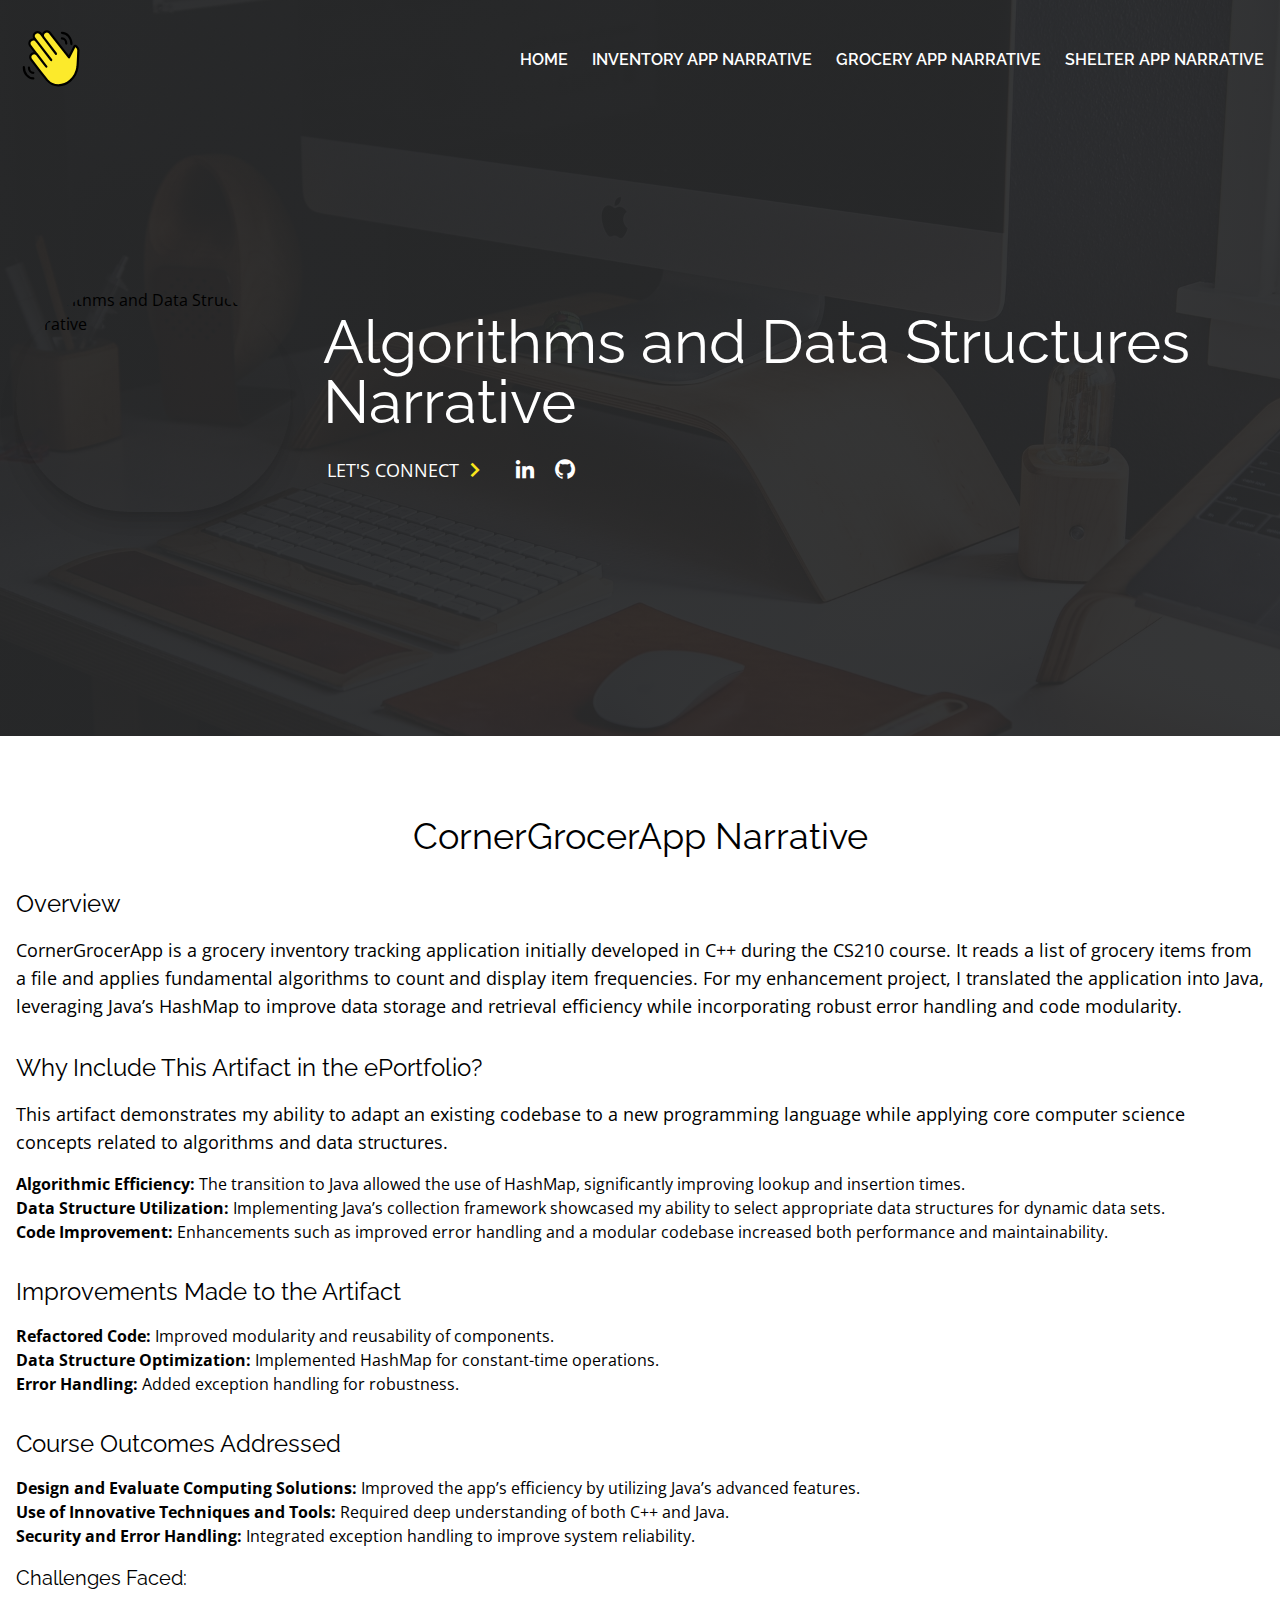
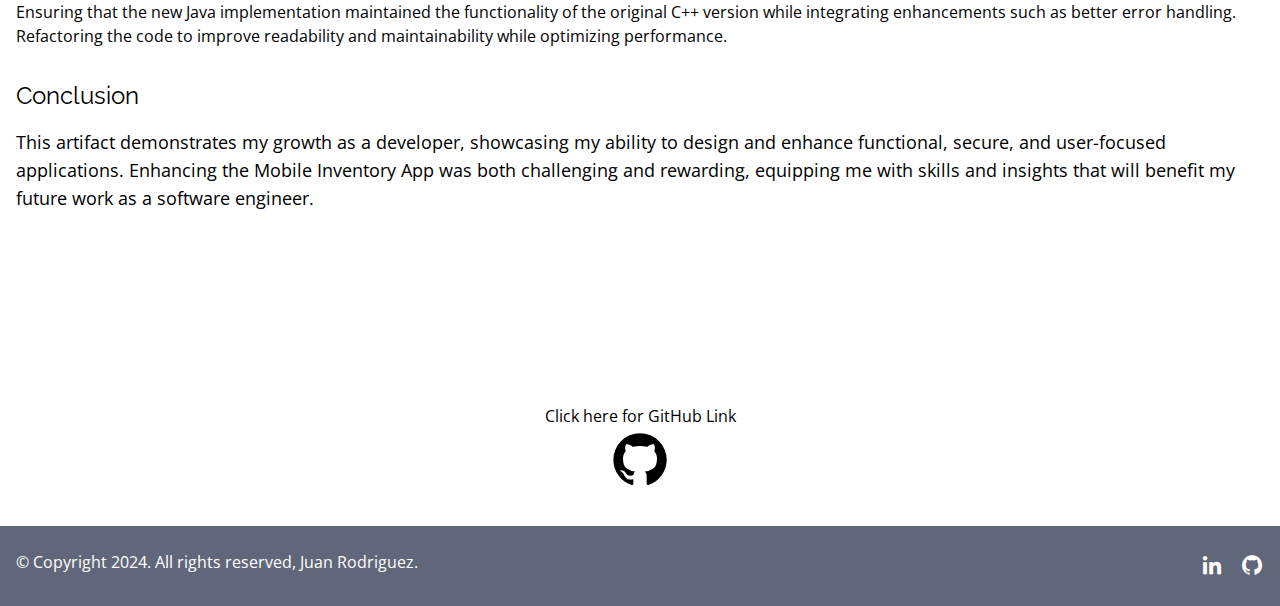
==== commit cda0015e: "narrative for data structures" ====
--- a/grocery.html
+++ b/grocery.html
@@ -30,76 +30,94 @@
   <script defer src="https://unpkg.com/alpinejs@3.x.x/dist/cdn.min.js"></script>
 </head>
 
-<body :class="{ 'overflow-hidden max-h-screen': mobileMenu }" class="relative" x-data="{ mobileMenu: false }">
+<!-- Added overflow-x-hidden to prevent any accidental horizontal scroll -->
+<body :class="{ 'overflow-hidden max-h-screen': mobileMenu }" class="relative overflow-x-hidden" x-data="{ mobileMenu: false }">
   <div id="main" class="relative">
     <!-- Navigation Bar -->
-    <div class="w-full z-50 top-0 py-3 sm:py-5  absolute
-    ">
-          <div class="container flex items-center justify-between">
-            <div>
+    <div class="w-full z-50 top-0 py-3 sm:py-5 absolute">
+      <div class="container flex items-center justify-between">
+        <div>
+          <a href="index.html">
+            <img src="assets/img/hello.svg" class="w-20 lg:w-20" alt="logo image" />
+          </a>
+        </div>
+        <div class="hidden lg:block">
+          <ul class="flex items-center">
+            <li class="group pl-6">
               <a href="index.html">
-                <img src="assets/img/hello.svg" class="w-20 lg:w-20" alt="logo image" />
-              </a>
-            </div>
-            <div class="hidden lg:block">
-              <ul class="flex items-center">
-  
-                <li class="group pl-6">
-                  <a href="index.html">
-                  <span
-                    class="cursor-pointer pt-0.5 font-header font-semibold uppercase text-white">Home</span>
-  
-                  <span class="block h-0.5 w-full bg-transparent group-hover:bg-yellow"></span>
-                  </a>
-                </li>
-  
-                <li class="group pl-6">
-                  <a href="peregrineInventory.html">
-                  <span
-                    class="cursor-pointer pt-0.5 font-header font-semibold uppercase text-white">Inventory App Narrative</span>
-  
-                  <span class="block h-0.5 w-full bg-transparent group-hover:bg-yellow"></span>
-                  </a>
-                </li>
-  
-                <li class="group pl-6">
-                  <a href="grocery.html">
-                  <span
-                    class="cursor-pointer pt-0.5 font-header font-semibold uppercase text-white">Grocery App Narrative</span>
-  
-                  <span class="block h-0.5 w-full bg-transparent group-hover:bg-yellow"></span>
-                  </a>
-                </li>
-  
-                <li class="group pl-6">
-                  <a href="shelter.html">
-                  <span
-                    class="cursor-pointer pt-0.5 font-header font-semibold uppercase text-white">Shelter App Narrative</span>
-  
-                  <span class="block h-0.5 w-full bg-transparent group-hover:bg-yellow"></span>
-                  </a>
-                </li>
-              </ul>
-            </div>
-            <div class="block lg:hidden">
-              <button @click="mobileMenu = true">
-                <i class="bx bx-menu text-4xl text-white"></i>
-              </button>
-            </div>
-          </div>
-        </div>
-
-    <!--Hero image-->
-    <div class="relative bg-cover bg-center bg-no-repeat py-8"
-    style="background-image: url(assets/img/bg-hero.jpg)">
-    <div
-      class="absolute inset-0 z-20 bg-gradient-to-r from-hero-gradient-from to-hero-gradient-to bg-cover bg-center bg-no-repeat">
-    </div>
-
+                <span class="cursor-pointer pt-0.5 font-header font-semibold uppercase text-white">Home</span>
+                <span class="block h-0.5 w-full bg-transparent group-hover:bg-yellow"></span>
+              </a>
+            </li>
+            <li class="group pl-6">
+              <a href="peregrineInventory.html">
+                <span class="cursor-pointer pt-0.5 font-header font-semibold uppercase text-white">Inventory App Narrative</span>
+                <span class="block h-0.5 w-full bg-transparent group-hover:bg-yellow"></span>
+              </a>
+            </li>
+            <li class="group pl-6">
+              <a href="grocery.html">
+                <span class="cursor-pointer pt-0.5 font-header font-semibold uppercase text-white">Grocery App Narrative</span>
+                <span class="block h-0.5 w-full bg-transparent group-hover:bg-yellow"></span>
+              </a>
+            </li>
+            <li class="group pl-6">
+              <a href="shelter.html">
+                <span class="cursor-pointer pt-0.5 font-header font-semibold uppercase text-white">Shelter App Narrative</span>
+                <span class="block h-0.5 w-full bg-transparent group-hover:bg-yellow"></span>
+              </a>
+            </li>
+          </ul>
+        </div>
+        <div class="block lg:hidden">
+          <button @click="mobileMenu = true" aria-label="Open mobile menu">
+            <i class="bx bx-menu text-4xl text-white"></i>
+          </button>
+        </div>
+      </div>
+    </div>
+
+    <!-- Mobile Navigation Overlay -->
+    <div class="pointer-events-none fixed inset-0 z-70 min-h-screen bg-black bg-opacity-70 opacity-0 transition-opacity lg:hidden"
+      :class="{ 'opacity-100 pointer-events-auto': mobileMenu }">
+      <div class="absolute right-0 min-h-screen w-2/3 bg-primary py-4 px-8 shadow md:w-1/3">
+        <button class="absolute top-0 right-0 mt-4 mr-4" @click="mobileMenu = false" aria-label="Close mobile menu">
+          <img src="assets/img/icon-close.svg" class="h-10 w-auto" alt="Close menu" />
+        </button>
+        <ul class="mt-8 flex flex-col">
+          <li class="py-2">
+            <a href="index.html">
+            <span class="cursor-pointer pt-0.5 font-header font-semibold uppercase text-white">Home</span>
+            </a>
+          </li>
+          <li class="py-2">
+            <a href="peregrineInventory.html">
+            <span class="cursor-pointer pt-0.5 font-header font-semibold uppercase text-white">Inventory App Narrative</span>
+            </a>
+          </li>
+          <li class="py-2">
+            <a href="grocery.html">
+            <span class="cursor-pointer pt-0.5 font-header font-semibold uppercase text-white">Grocery App Narrative</span>
+            </a>
+          </li>
+          <li class="py-2">
+            <a href="shelter.html">
+            <span class="cursor-pointer pt-0.5 font-header font-semibold uppercase text-white">Shelter App Narrative</span>
+            </a>
+          </li>
+        </ul>
+      </div>
+    </div>
+    <!-- End of Navigation Bar -->
+  </div>
+
+  <!-- Hero Image -->
+  <div class="relative bg-cover bg-center bg-no-repeat py-8" style="background-image: url(assets/img/bg-hero.jpg)">
+    <div class="absolute inset-0 z-20 bg-gradient-to-r from-hero-gradient-from to-hero-gradient-to bg-cover bg-center bg-no-repeat"></div>
     <div class="container relative z-30 pt-20 pb-12 sm:pt-56 sm:pb-48 lg:pt-64 lg:pb-48">
       <div class="flex flex-col items-center justify-center lg:flex-row">
         <div class="rounded-full shadow-xl">
-          <img src="assets/img/grocery.svg" class="h-48 rounded-full sm:h-56" alt="me" />
+          <img src="assets/img/grocery.svg" class="h-48 rounded-full sm:h-56" alt="Algorithms and Data Structures Narrative" />
         </div>
         <div class="pt-8 sm:pt-10 lg:pl-8 lg:pt-0">
           <h1 class="text-center font-header text-4xl text-white sm:text-left sm:text-5xl md:text-6xl">
@@ -126,43 +144,75 @@
     </div>
   </div>
 
-      <!-- Mobile Navigation Overlay -->
-      <div class="pointer-events-none fixed inset-0 z-70 min-h-screen bg-black bg-opacity-70 opacity-0 transition-opacity lg:hidden"
-        :class="{ 'opacity-100 pointer-events-auto': mobileMenu }">
-        <div class="absolute right-0 min-h-screen w-2/3 bg-primary py-4 px-8 shadow md:w-1/3">
-          <button class="absolute top-0 right-0 mt-4 mr-4" @click="mobileMenu = false">
-            <img src="assets/img/icon-close.svg" class="h-10 w-auto" alt="Close menu" />
-          </button>
-          <ul class="mt-8 flex flex-col">
-            <li class="py-2">
-              <span @click="triggerMobileNavItem('#about')" class="cursor-pointer pt-0.5 font-header font-semibold uppercase text-white">About</span>
-            </li>
-            <li class="py-2">
-              <span @click="triggerMobileNavItem('#services')" class="cursor-pointer pt-0.5 font-header font-semibold uppercase text-white">Services</span>
-            </li>
-            <li class="py-2">
-              <span @click="triggerMobileNavItem('#portfolio')" class="cursor-pointer pt-0.5 font-header font-semibold uppercase text-white">Portfolio</span>
-            </li>
-            <li class="py-2">
-              <span @click="triggerMobileNavItem('#contact')" class="cursor-pointer pt-0.5 font-header font-semibold uppercase text-white">Contact</span>
-            </li>
-          </ul>
-        </div>
-      </div>
-    </div>
-    <!-- End of Navigation Bar -->
-  </div>
-
-  <div>
-    <!-- Main Content Placeholder (Optional) -->
-    <div class="container relative z-30 pt-20 pb-12 sm:pt-56 sm:pb-48 lg:pt-64 lg:pb-48">
-        <h1 class="text-center font-header text-4xl text-primary">Grocery Narrative</h1>
-        <p class="text-center font-body text-lg">Narrative content goes here.</p>
-  </div>
-  </div>
+  <!-- Main Content -->
+  <div class="container relative z-30 pt-20 pb-12 sm:pt-56 sm:pb-48 lg:pt-60 lg:pb-48" style="padding-top: 5rem;">
+    <h1 class="text-center font-header text-4xl text-primary">
+      CornerGrocerApp Narrative
+    </h1>
+
+    <section>
+      <h2 class="font-header text-2xl text-primary mt-8">Overview</h2>
+      <p class="font-body text-lg mt-4">
+        CornerGrocerApp is a grocery inventory tracking application initially developed in C++ during the CS210 course. It reads a list of grocery items from a file and applies fundamental algorithms to count and display item frequencies.
+         For my enhancement project, I translated the application into Java, leveraging Java’s HashMap to improve data storage and retrieval efficiency while incorporating robust error handling and code modularity.
+      </p>
+    </section>
+
+    <section>
+      <h2 class="font-header text-2xl text-primary mt-8">Why Include This Artifact in the ePortfolio?</h2>
+      <p class="font-body text-lg mt-4">
+        This artifact demonstrates my ability to adapt an existing codebase to a new programming language while applying core computer science concepts related to algorithms and data structures.
+      </p>
+      <ul class="list-disc ml-8 mt-4">
+            <li><strong>Algorithmic Efficiency:</strong> The transition to Java allowed the use of HashMap, significantly improving lookup and insertion times.</li>
+            <li><strong>Data Structure Utilization:</strong> Implementing Java’s collection framework showcased my ability to select appropriate data structures for dynamic data sets.</li>
+            <li><strong>Code Improvement:</strong> Enhancements such as improved error handling and a modular codebase increased both performance and maintainability.</li>
+      </ul>
+    </section>
+
+    <section>
+      <h2 class="font-header text-2xl text-primary mt-8">Improvements Made to the Artifact</h2>
+      <ul class="list-disc ml-8 mt-4">
+        <li><strong>Refactored Code:</strong> Improved modularity and reusability of components.</li>
+            <li><strong>Data Structure Optimization:</strong> Implemented HashMap for constant-time operations.</li>
+            <li><strong>Error Handling:</strong> Added exception handling for robustness.</li>
+      </ul>
+    </section>
+
+    <section>
+      <h2 class="font-header text-2xl text-primary mt-8">Course Outcomes Addressed</h2>
+      <ul class="list-disc ml-8 mt-4">
+            <li><strong>Design and Evaluate Computing Solutions:</strong> Improved the app’s efficiency by utilizing Java’s advanced features.</li>
+            <li><strong>Use of Innovative Techniques and Tools:</strong> Required deep understanding of both C++ and Java.</li>
+            <li><strong>Security and Error Handling:</strong> Integrated exception handling to improve system reliability.</li>
+      </ul>
+    </section>
+
     
+    <h3 class="font-header text-xl text-primary mt-4">Challenges Faced:</h3>
+        <ul class="list-disc ml-8 mt-2">
+            <li>Ensuring that the new Java implementation maintained the functionality of the original C++ version while integrating enhancements such as better error handling.</li>
+            <li>Refactoring the code to improve readability and maintainability while optimizing performance.</li>
+        </ul>
+
+    <section>
+      <h2 class="font-header text-2xl text-primary mt-8">Conclusion</h2>
+      <p class="font-body text-lg mt-4">
+        This artifact demonstrates my growth as a developer, showcasing my ability to design and enhance functional, secure, and user-focused applications. Enhancing the Mobile Inventory App was both challenging and rewarding, equipping me with skills and insights that will benefit my future work as a software engineer.
+      </p>
+    </section>
+
+  </div>
+
+  <div class="w-full text-center">
+    <p style="padding-bottom: 1rem;">Click here for GitHub Link</p>
+    <a href="https://github.com/Juan337492/CornerGrocerAppEnhanced">
+      <i class="bx bxl-github text-2xl text-black hover:text-yellow" style="font-size: 4rem;"></i>
+    </a>
+  </div>
+
   <!-- Bottom Footer -->
-  <div class="bg-primary">
+  <div class="bg-primary mt-8">
     <div class="container flex flex-col justify-between py-6 sm:flex-row">
       <p class="text-center font-body text-white md:text-left">
         © Copyright 2024. All rights reserved, Juan Rodriguez.
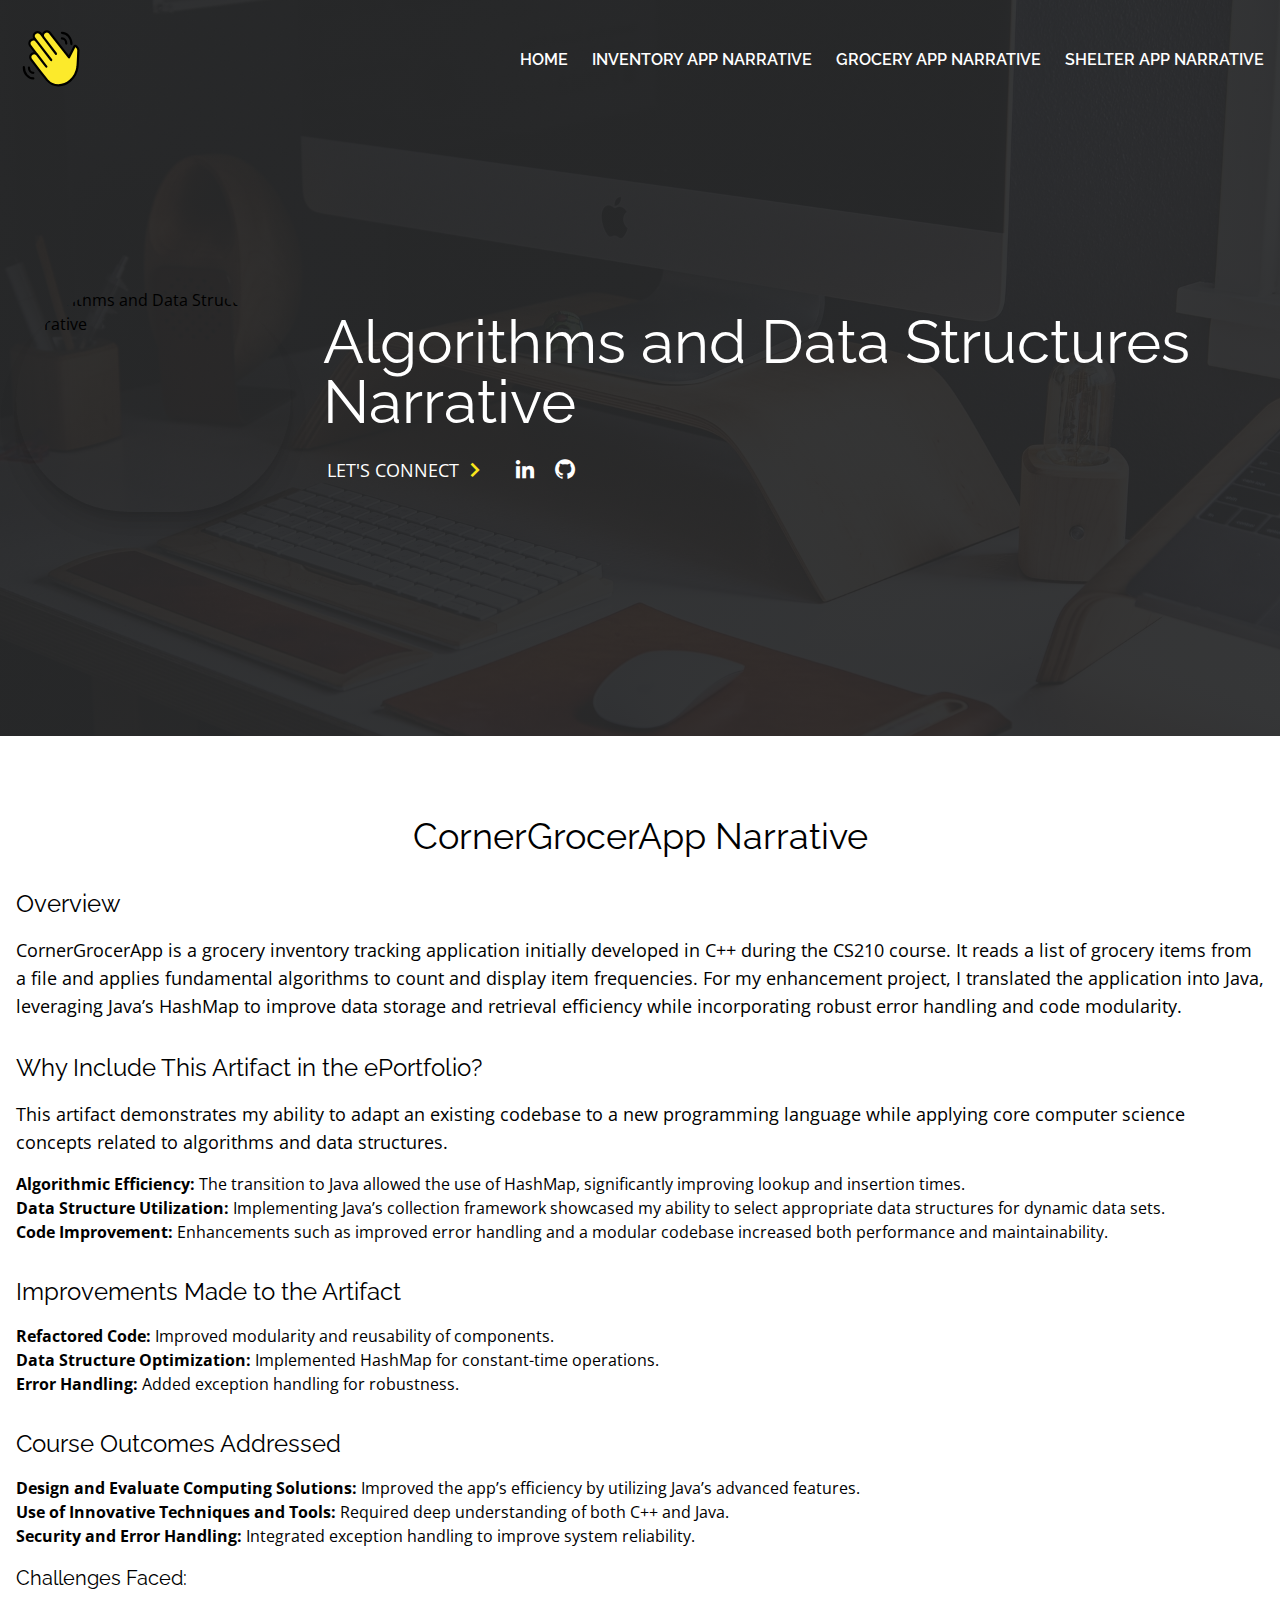
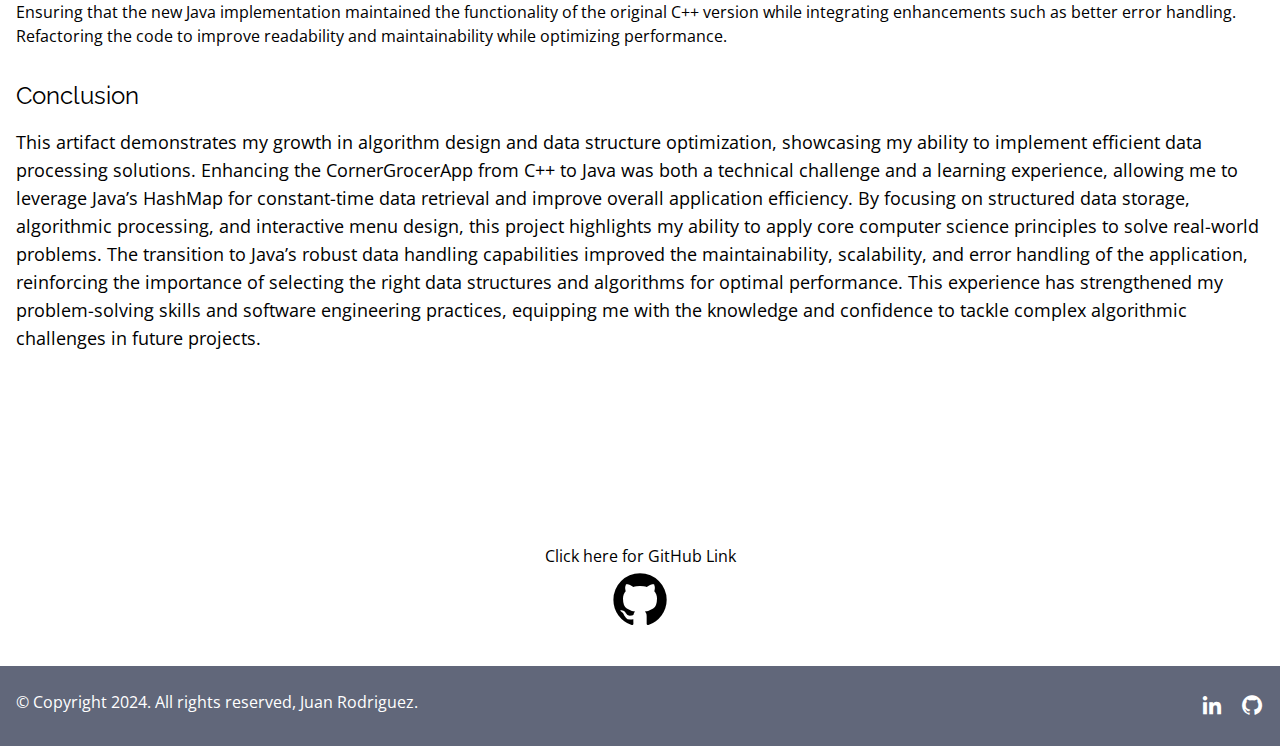
==== commit 3641213e: "narrative for databases" ====
--- a/grocery.html
+++ b/grocery.html
@@ -5,7 +5,7 @@
   <meta charset="utf-8" />
   <meta content="IE=edge,chrome=1" http-equiv="X-UA-Compatible" />
   <meta content="width=device-width, initial-scale=1, shrink-to-fit=no" name="viewport" />
-  <title>PeregrineInventory - Android Narrative</title>
+  <title> Algorithms and Data Structures Narrative - CornerGrocerApp Narrative </title>
 
 
   <meta property="og:title" content="Juan Rodriguez portfolio" />
@@ -198,7 +198,9 @@
     <section>
       <h2 class="font-header text-2xl text-primary mt-8">Conclusion</h2>
       <p class="font-body text-lg mt-4">
-        This artifact demonstrates my growth as a developer, showcasing my ability to design and enhance functional, secure, and user-focused applications. Enhancing the Mobile Inventory App was both challenging and rewarding, equipping me with skills and insights that will benefit my future work as a software engineer.
+        This artifact demonstrates my growth in algorithm design and data structure optimization, showcasing my ability to implement efficient data processing solutions. Enhancing the CornerGrocerApp from C++ to Java was both a technical challenge and a learning experience, allowing me to leverage Java’s HashMap for constant-time data retrieval and improve overall application efficiency.
+By focusing on structured data storage, algorithmic processing, and interactive menu design, this project highlights my ability to apply core computer science principles to solve real-world problems. The transition to Java’s robust data handling capabilities improved the maintainability, scalability, and error handling of the application, reinforcing the importance of selecting the right data structures and algorithms for optimal performance.
+This experience has strengthened my problem-solving skills and software engineering practices, equipping me with the knowledge and confidence to tackle complex algorithmic challenges in future projects.
       </p>
     </section>
 
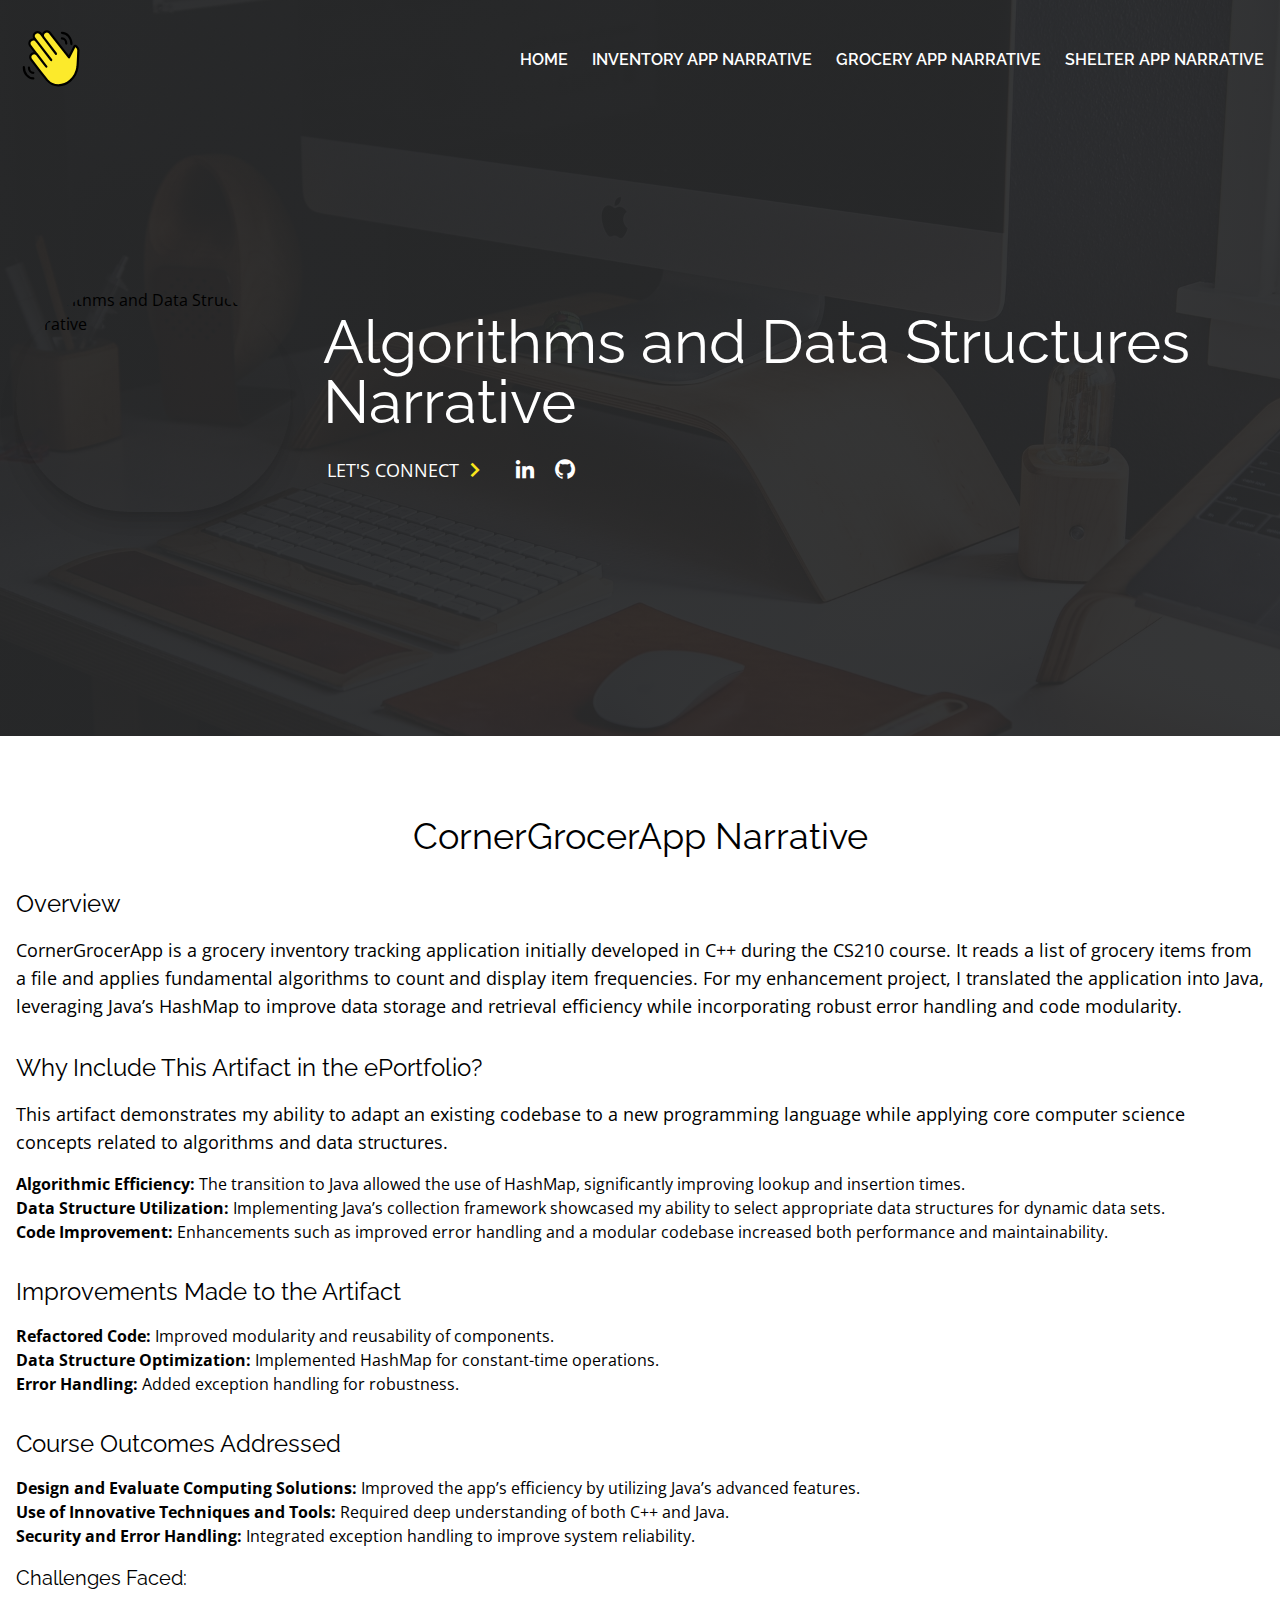
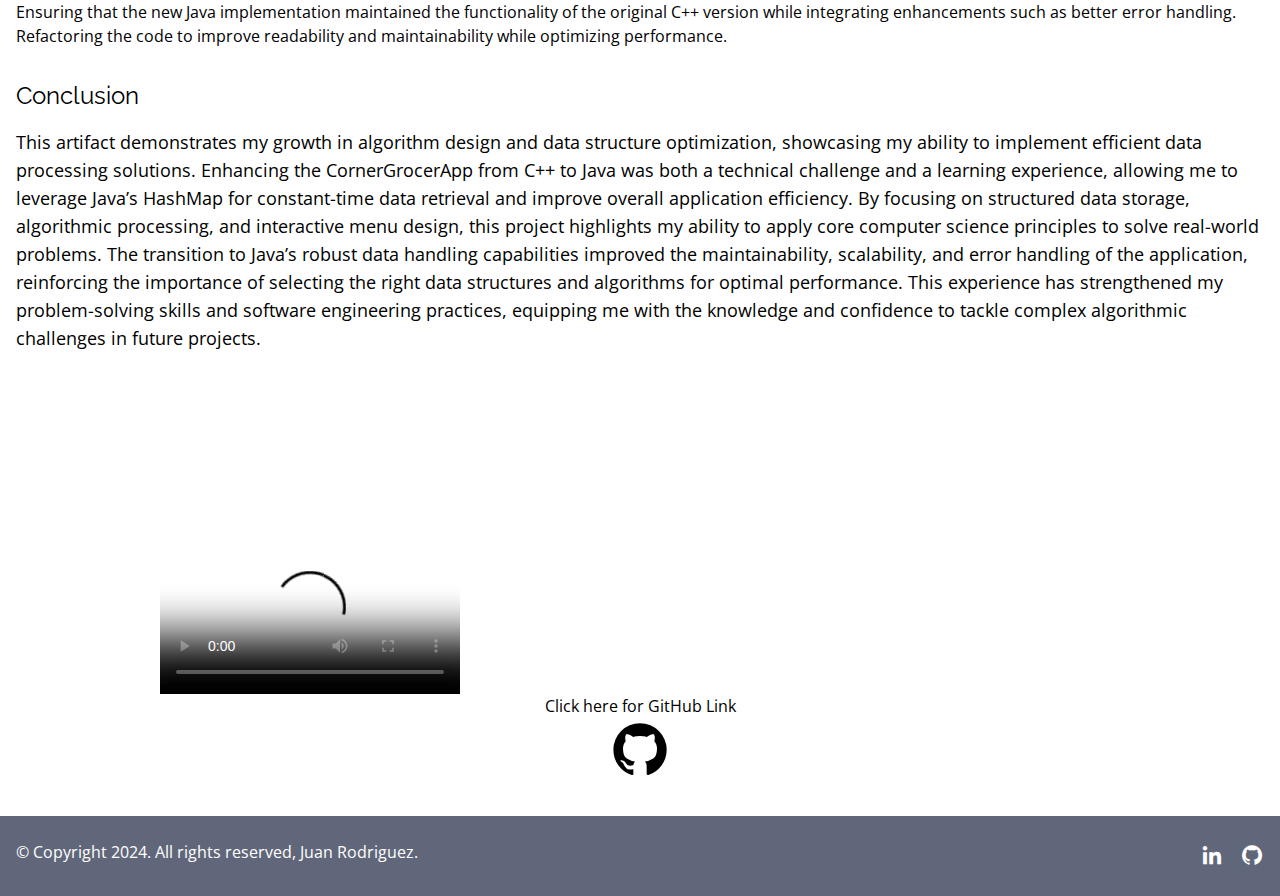
==== commit d07f2500: "video code review" ====
--- a/grocery.html
+++ b/grocery.html
@@ -24,6 +24,8 @@
     rel="stylesheet" />
   <link href="https://unpkg.com/boxicons@2.0.7/css/boxicons.min.css" rel="stylesheet" />
   <link crossorigin="anonymous" href="assets/styles/main.min.css" media="screen" rel="stylesheet" />
+
+  <link href="https://vjs.zencdn.net/8.16.1/video-js.css" rel="stylesheet" />
 
   <!-- Alpine.js for interactivity -->
   <script defer src="https://unpkg.com/@alpine-collective/toolkit@1.0.0/dist/cdn.min.js"></script>
@@ -206,6 +208,25 @@
 
   </div>
 
+  <!-- Video Container-->
+<div style="width:75%; display:block; margin:0 auto;">
+  <video
+    id="my-video"
+    class="video-js"
+    controls
+    preload="auto"
+    poster="assets/img/VIDEO_POSTER.jpg"  
+    data-setup="{}"
+    style=""
+  >
+    <source src="assets/vid/AlgorithmsandDataStructures.mp4" type="video/mp4" />
+    <p class="vjs-no-js">
+      To view this video please enable JavaScript, and consider upgrading to a 
+      <a href="https://videojs.com/html5-video-support/" target="_blank">web browser that supports HTML5 video</a>
+    </p>
+  </video>
+</div>
+
   <div class="w-full text-center">
     <p style="padding-bottom: 1rem;">Click here for GitHub Link</p>
     <a href="https://github.com/Juan337492/CornerGrocerAppEnhanced">
@@ -231,6 +252,8 @@
   </div>
 
   <script src="assets/js/main.js"></script>
+  <!-- Video.js CDN for JavaScript -->
+  <script src="https://vjs.zencdn.net/8.16.1/video.min.js"></script>
 </body>
 
 </html>
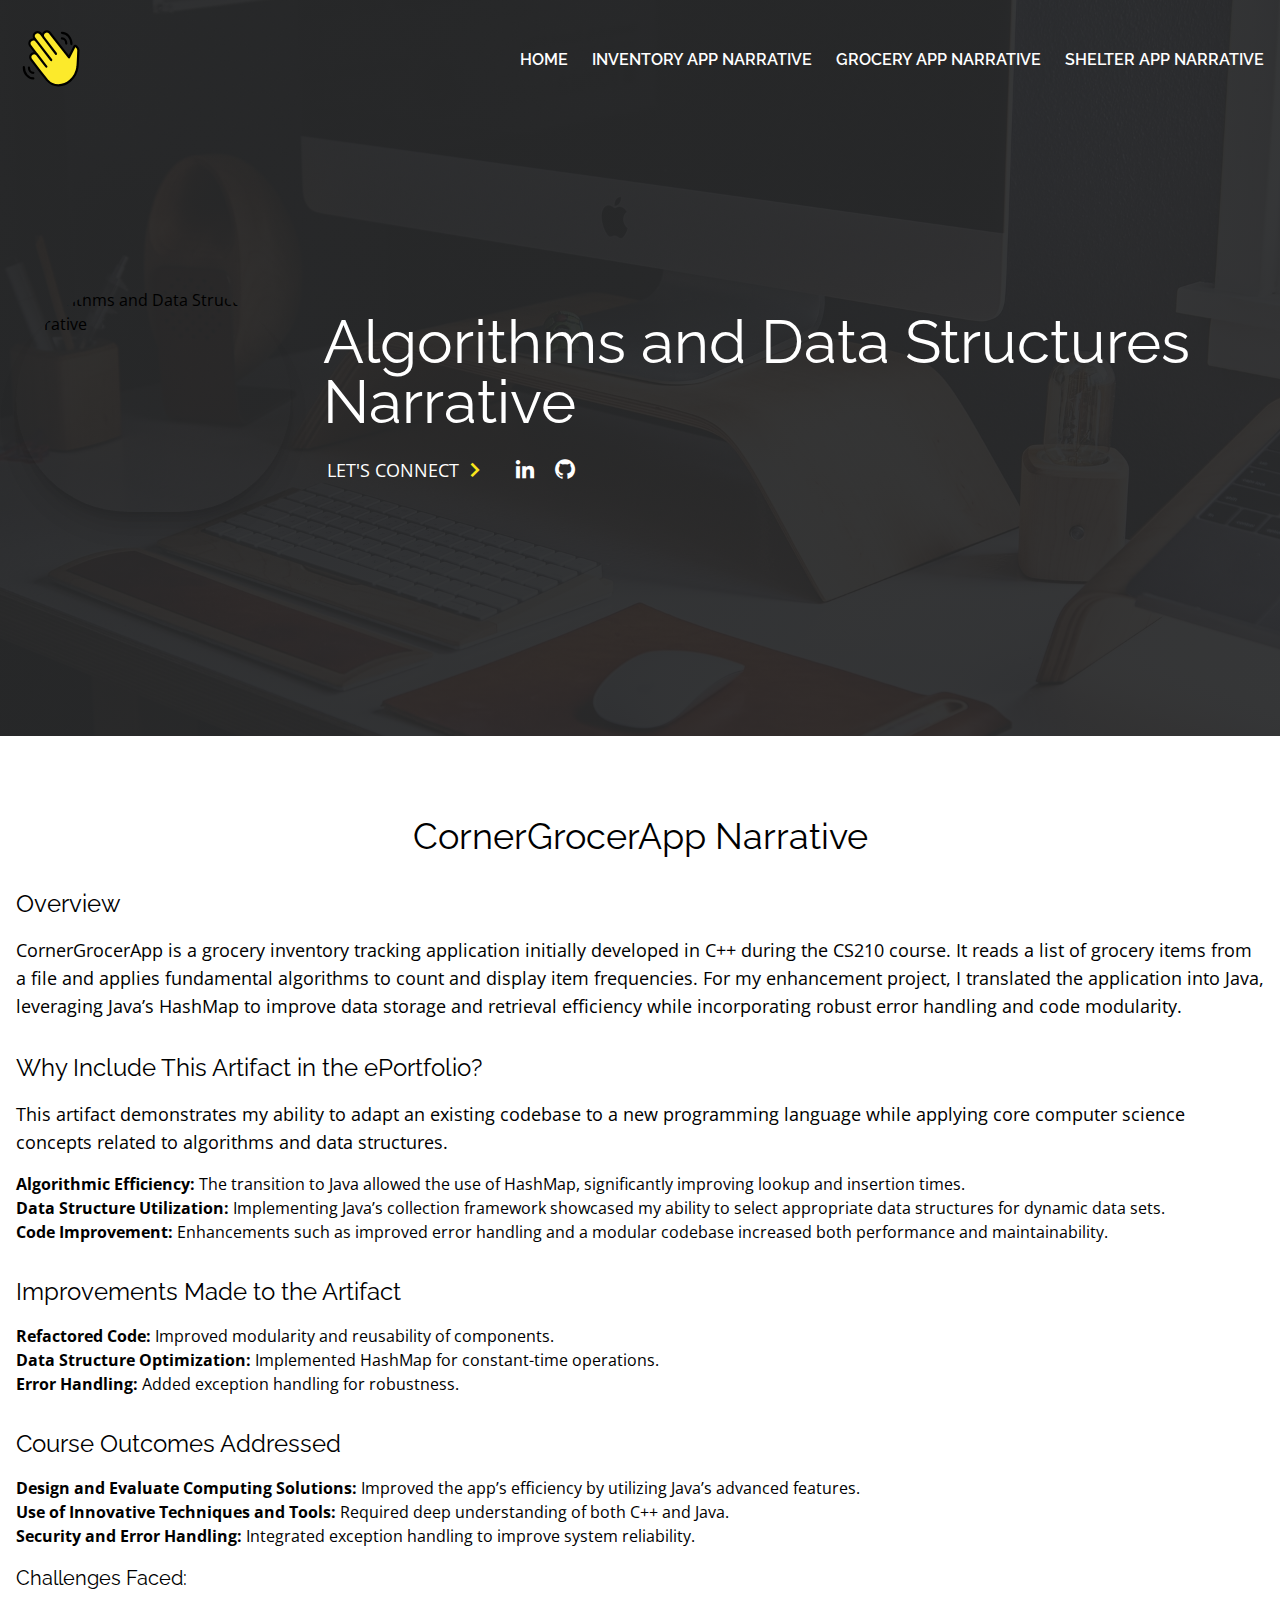
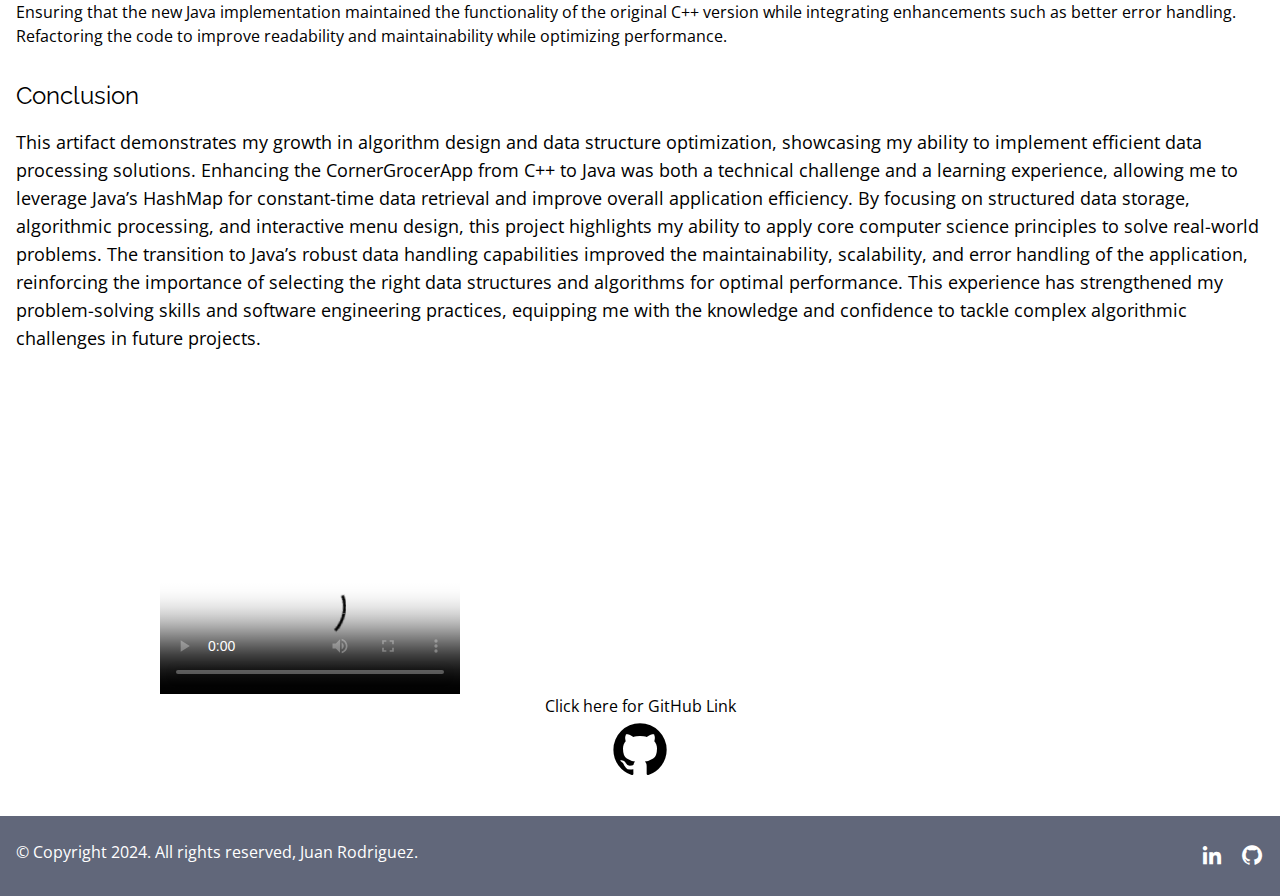
==== commit 633910da: "Large Video files" ====
--- a/grocery.html
+++ b/grocery.html
@@ -219,7 +219,7 @@
     data-setup="{}"
     style=""
   >
-    <source src="assets/vid/AlgorithmsandDataStructures.mp4" type="video/mp4" />
+    <source src="assets/img/AlgorithmsandDataStructures.mp4" type="video/mp4" />
     <p class="vjs-no-js">
       To view this video please enable JavaScript, and consider upgrading to a 
       <a href="https://videojs.com/html5-video-support/" target="_blank">web browser that supports HTML5 video</a>
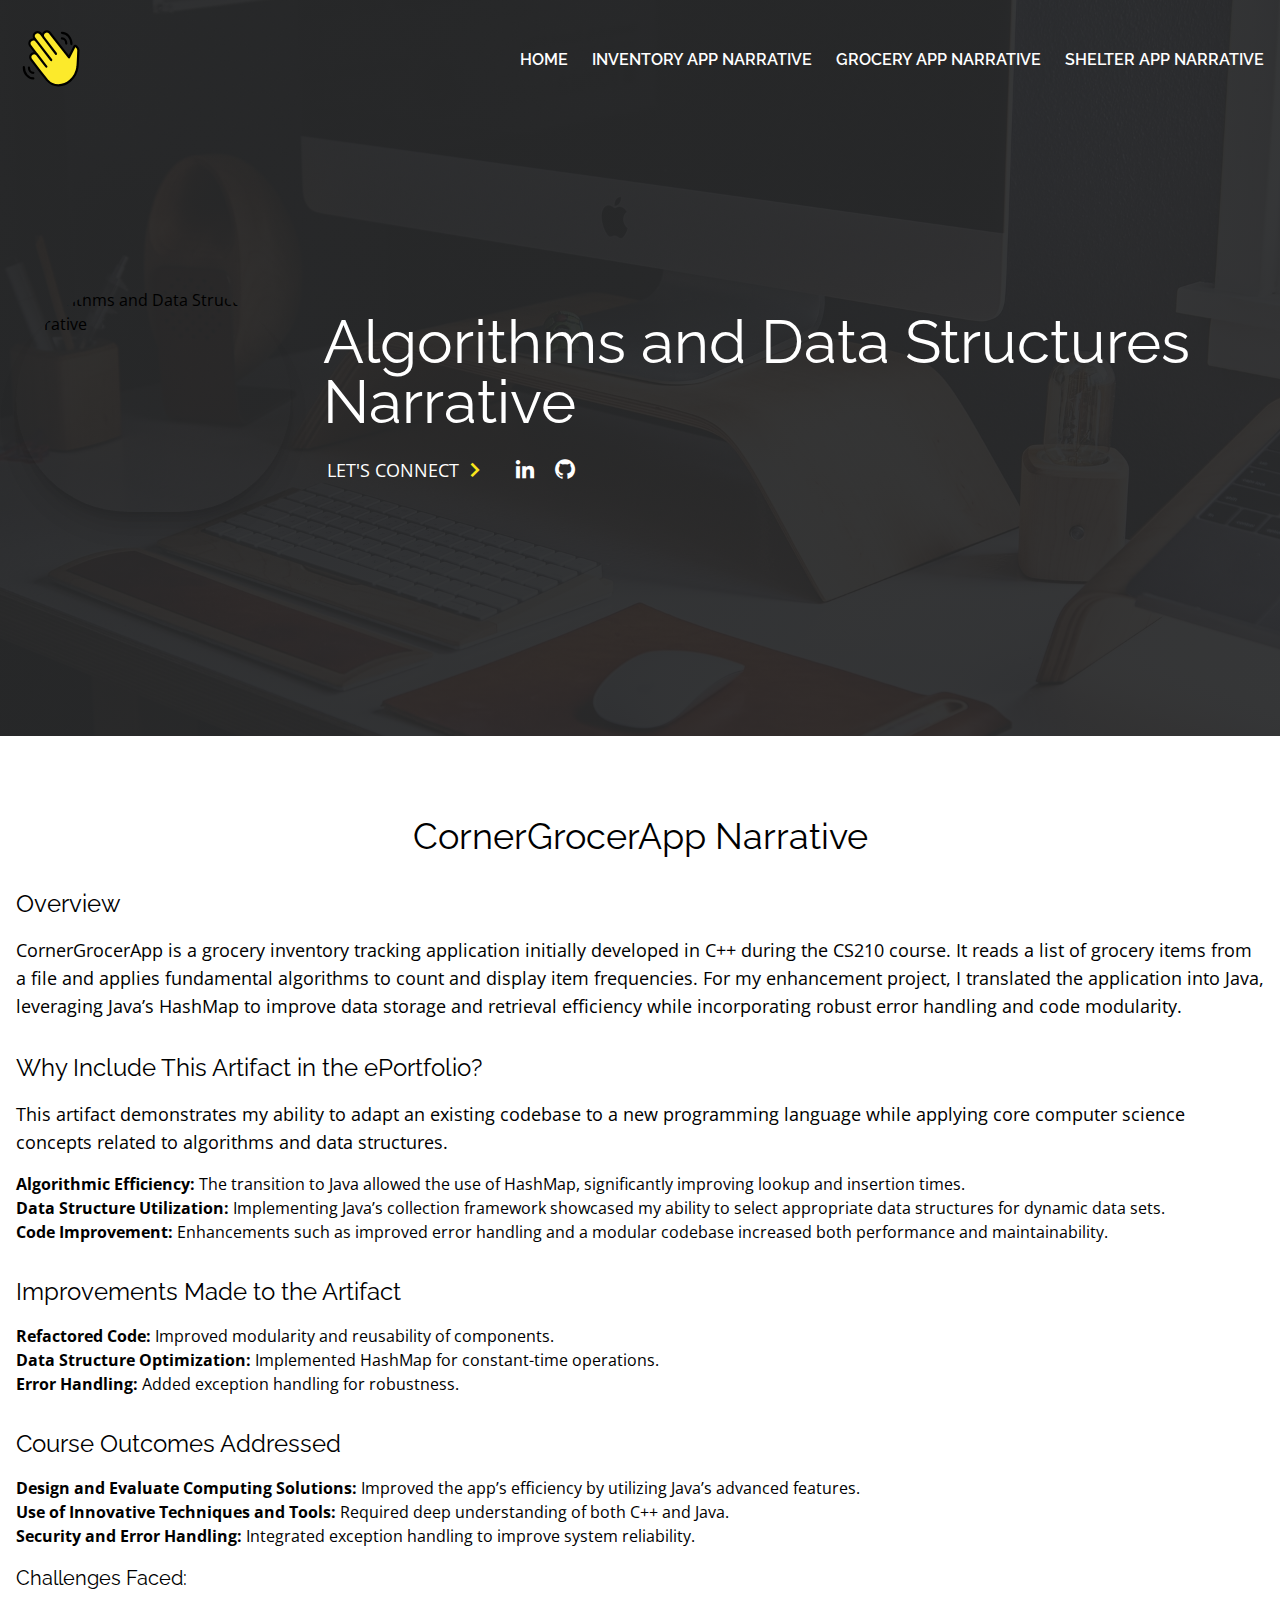
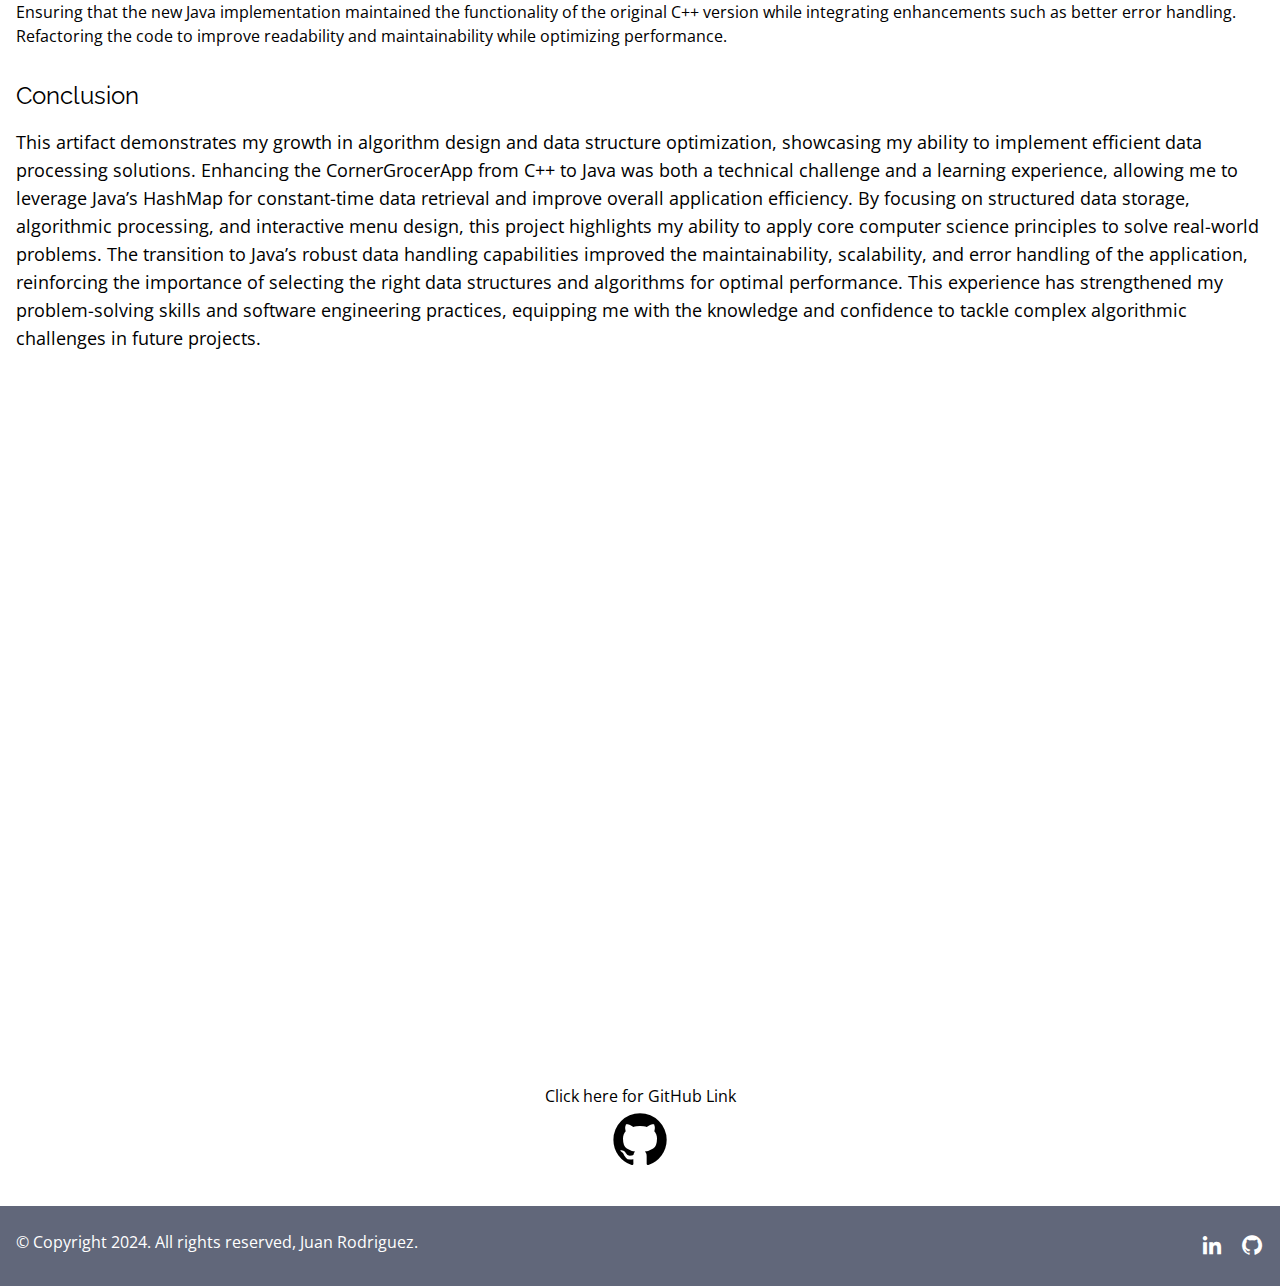
==== commit ee01e18a: "Large Video files html update" ====
--- a/grocery.html
+++ b/grocery.html
@@ -25,7 +25,6 @@
   <link href="https://unpkg.com/boxicons@2.0.7/css/boxicons.min.css" rel="stylesheet" />
   <link crossorigin="anonymous" href="assets/styles/main.min.css" media="screen" rel="stylesheet" />
 
-  <link href="https://vjs.zencdn.net/8.16.1/video-js.css" rel="stylesheet" />
 
   <!-- Alpine.js for interactivity -->
   <script defer src="https://unpkg.com/@alpine-collective/toolkit@1.0.0/dist/cdn.min.js"></script>
@@ -208,23 +207,17 @@
 
   </div>
 
-  <!-- Video Container-->
+<!-- Video Container-->
 <div style="width:75%; display:block; margin:0 auto;">
-  <video
-    id="my-video"
-    class="video-js"
-    controls
-    preload="auto"
-    poster="assets/img/VIDEO_POSTER.jpg"  
-    data-setup="{}"
-    style=""
-  >
-    <source src="assets/img/AlgorithmsandDataStructures.mp4" type="video/mp4" />
-    <p class="vjs-no-js">
-      To view this video please enable JavaScript, and consider upgrading to a 
-      <a href="https://videojs.com/html5-video-support/" target="_blank">web browser that supports HTML5 video</a>
-    </p>
-  </video>
+  <div style="position: relative; padding-bottom: 56.25%; height: 0; overflow: hidden;">
+    <iframe 
+      src="https://www.youtube.com/embed/rPprnaGI3ac" 
+      frameborder="0" 
+      allow="accelerometer; autoplay; clipboard-write; encrypted-media; gyroscope; picture-in-picture" 
+      allowfullscreen
+      style="position: absolute; top:0; left: 0; width: 100%; height: 100%;">
+    </iframe>
+  </div>
 </div>
 
   <div class="w-full text-center">
@@ -252,8 +245,6 @@
   </div>
 
   <script src="assets/js/main.js"></script>
-  <!-- Video.js CDN for JavaScript -->
-  <script src="https://vjs.zencdn.net/8.16.1/video.min.js"></script>
 </body>
 
 </html>
